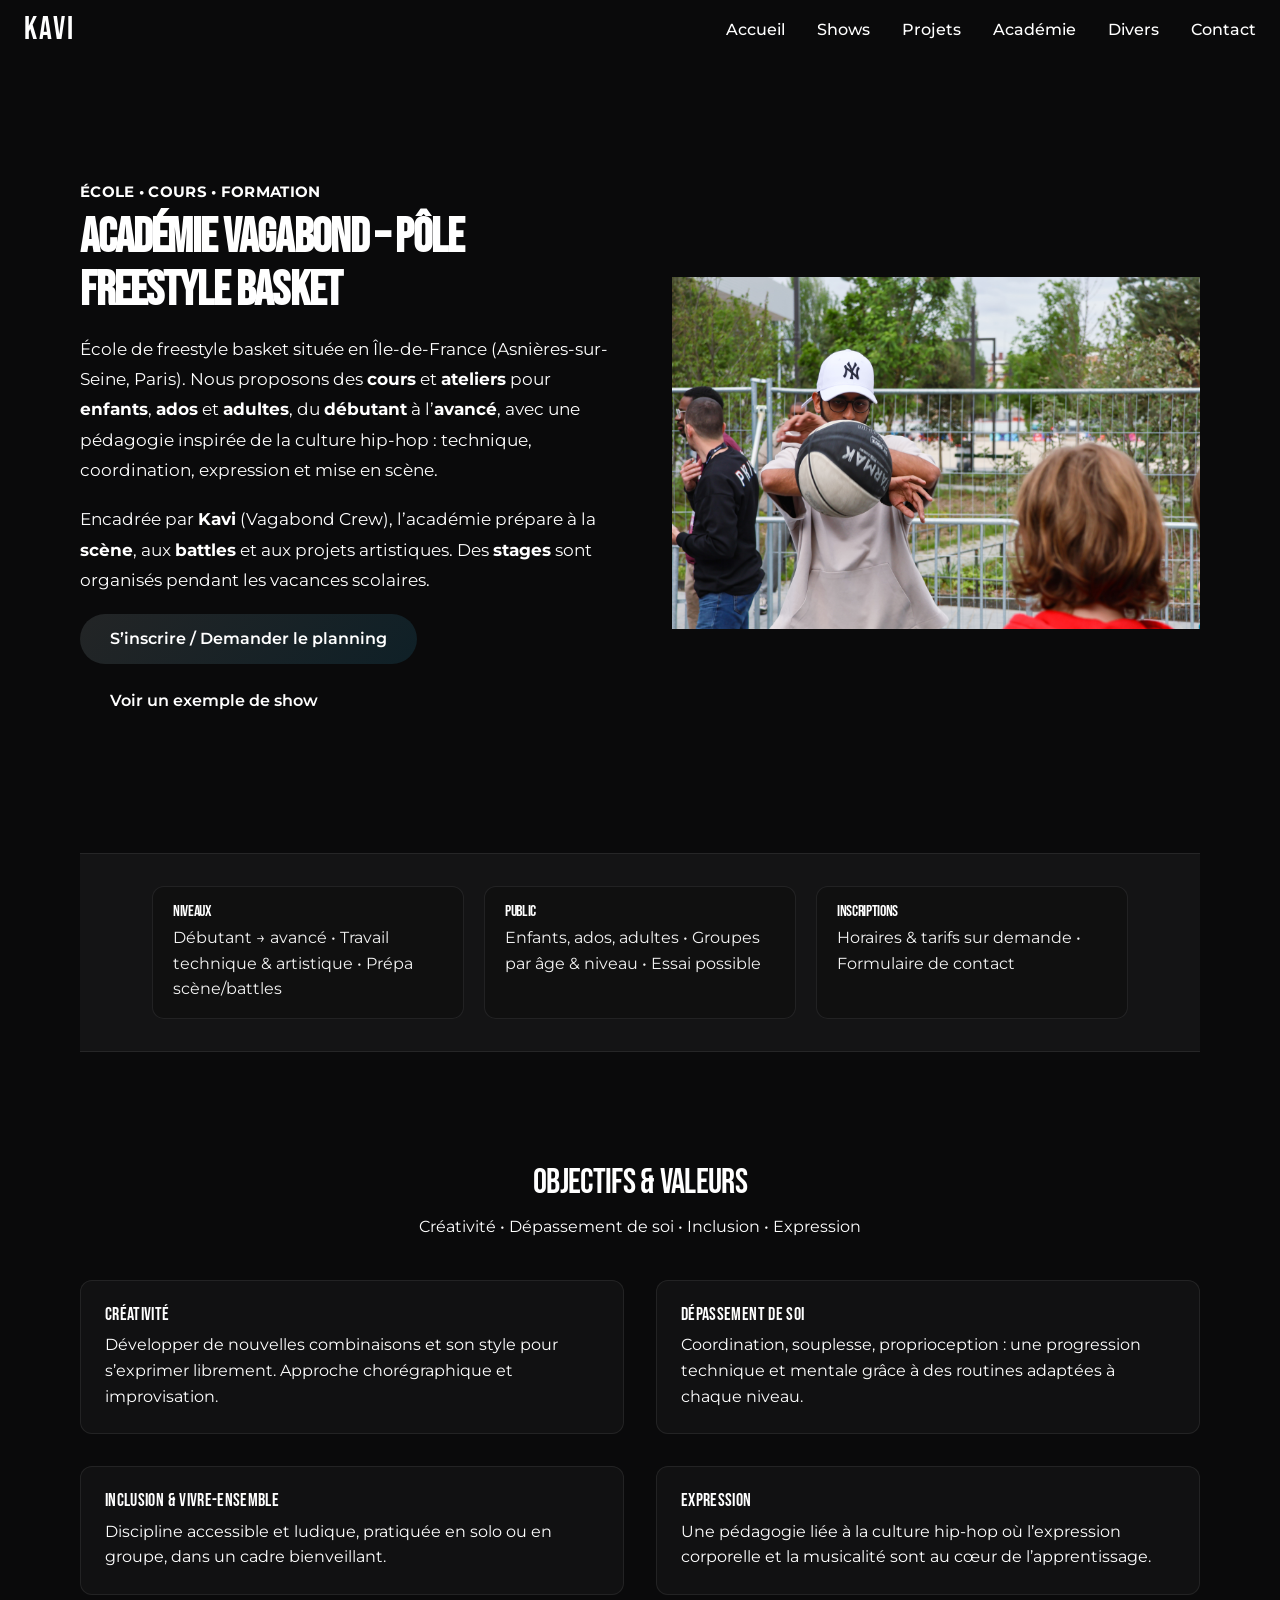
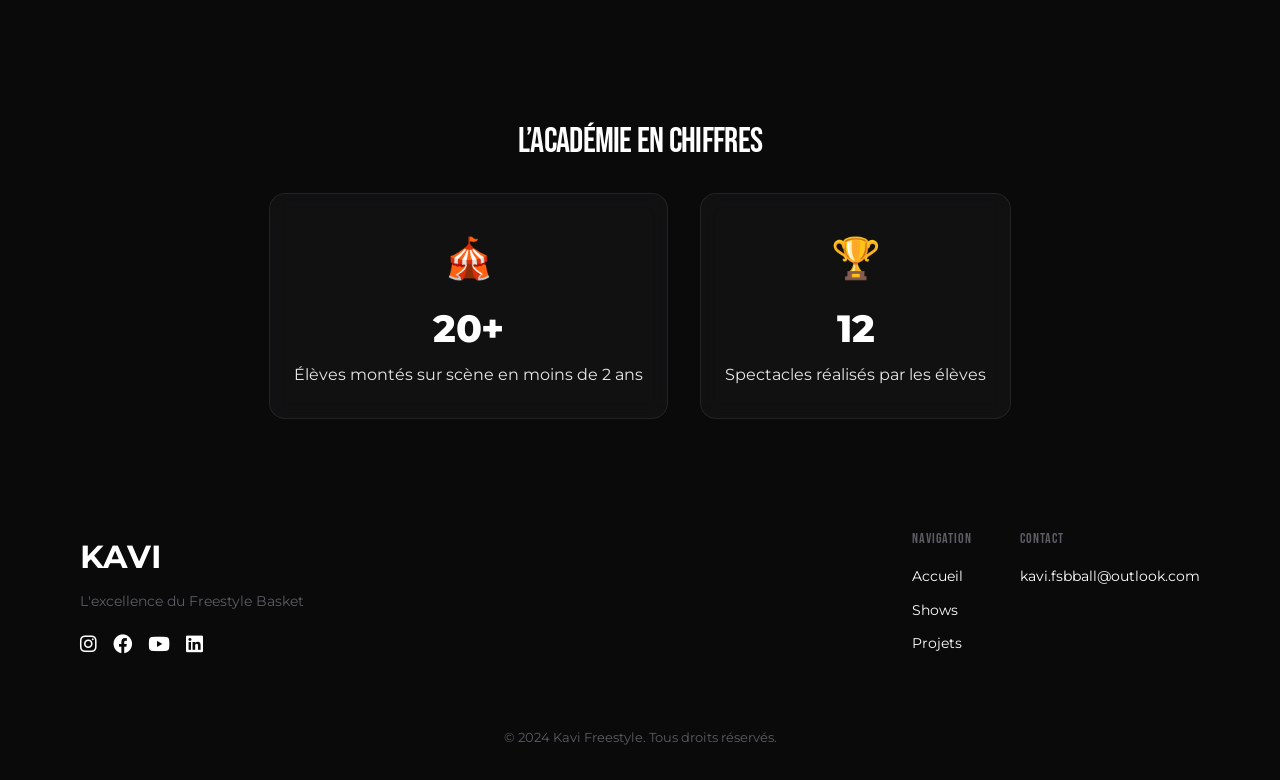
==== academie.html @ 22401b6b "Referencement amelioré" ====
<!DOCTYPE html>
<html lang="fr">

<head>
    <meta charset="UTF-8" />
    <meta name="viewport" content="width=device-width, initial-scale=1.0" />

    <!-- SEO principal -->
    <title>Académie Vagabond – École de Freestyle Basket à Paris (Asnières) | Cours & Formation | Kavi Freestyle Basket
    </title>
    <meta name="description"
        content="Académie Vagabond : école de freestyle basket à Paris (Asnières-sur-Seine). Cours, ateliers et formation pour enfants, ados et adultes. Inscriptions, horaires et stages en Île-de-France." />
    <meta name="robots" content="index,follow" />
    <link rel="canonical" href="https://kavifreestylebasket.fr/academie.html" />

    <!-- (Optionnel) on garde keywords si tu y tiens -->
    <meta name="keywords"
        content="école freestyle basket, cours freestyle basket Paris, formation freestyle basket, académie freestyle Île-de-France, stage freestyle enfants ados adultes, Asnières-sur-Seine" />

    <!-- Open Graph / Facebook -->
    <meta property="og:type" content="website" />
    <meta property="og:url" content="https://kavifreestylebasket.fr/academie.html" />
    <meta property="og:title" content="Académie Vagabond – École de Freestyle Basket à Paris (Asnières)" />
    <meta property="og:description"
        content="Cours et formation freestyle basket pour enfants, ados et adultes. Stages, inscriptions et planning à Paris / Île-de-France." />
    <meta property="og:image" content="https://kavifreestylebasket.fr/assets/images/opengraph/kavi.png" />
    <meta property="og:image:width" content="1200" />
    <meta property="og:image:height" content="630" />
    <meta property="og:site_name" content="Kavi Freestyle Basket" />
    <meta property="og:locale" content="fr_FR" />

    <!-- Twitter Card -->
    <meta name="twitter:card" content="summary_large_image" />
    <meta name="twitter:url" content="https://kavifreestylebasket.fr/academie.html" />
    <meta name="twitter:title" content="Académie Vagabond – École de Freestyle Basket à Paris (Asnières)" />
    <meta name="twitter:description"
        content="Cours, ateliers et formation freestyle basket pour tous niveaux en Île-de-France." />
    <meta name="twitter:image" content="https://kavifreestylebasket.fr/assets/images/opengraph/kavi.png" />

    <!-- Hreflang -->
    <link rel="alternate" hreflang="fr-FR" href="https://kavifreestylebasket.fr/academie.html" />

    <!-- Styles & libs -->
    <link rel="stylesheet" href="css/global.css" />
    <link rel="preconnect" href="https://fonts.googleapis.com" />
    <link rel="preconnect" href="https://fonts.gstatic.com" crossorigin />
    <link
        href="https://fonts.googleapis.com/css2?family=Bebas+Neue&family=Montserrat:wght@300;400;600;700&family=Space+Mono&display=swap"
        rel="stylesheet" />
    <link rel="stylesheet" href="https://cdnjs.cloudflare.com/ajax/libs/font-awesome/6.0.0/css/all.min.css" />
    <link rel="stylesheet" href="https://unpkg.com/aos@next/dist/aos.css" />
    <link rel="manifest" href="/manifest.json" />

    <style>
        .academie-section {
            padding-top: 120px;
            min-height: 100vh;
            background: var(--background-color);
        }

        .academie-intro {
            display: grid;
            grid-template-columns: 1fr 1fr;
            gap: 4rem;
            align-items: center;
            margin-bottom: 8rem;
        }

        .intro-content {
            max-width: 560px;
        }

        .intro-content h1 {
            font-size: 3rem;
            line-height: 1.1;
            margin-bottom: 1rem;
            font-weight: 800;
        }

        .intro-content .kicker {
            color: var(--primary);
            font-weight: 700;
            letter-spacing: .02em;
            margin-bottom: .5rem;
            text-transform: uppercase;
            font-size: .95rem;
        }

        .intro-content p {
            font-size: 1.05rem;
            line-height: 1.8;
            color: var(--white);
            margin-bottom: 1.2rem;
        }

        .intro-cta {
            display: flex;
            gap: .75rem;
            flex-wrap: wrap;
            margin-top: .5rem;
        }

        .section-content {
            padding: 4rem 0;
        }

        .section-title {
            font-size: 2.2rem;
            margin-bottom: .75rem;
            text-align: center;
        }

        .section-sub {
            text-align: center;
            opacity: .85;
        }

        .objectifs-grid {
            display: grid;
            grid-template-columns: repeat(2, 1fr);
            gap: 2rem;
            margin-top: 2.5rem;
        }

        .objectif-item {
            background: rgba(255, 255, 255, .03);
            padding: 1.5rem;
            border-radius: 12px;
            border: 1px solid rgba(255, 255, 255, .08);
        }

        .objectif-item h3 {
            font-size: 1.1rem;
            margin-bottom: .5rem;
            color: var(--primary);
            letter-spacing: .02em;
        }

        .academie-stats-grid {
            display: flex;
            justify-content: center;
            gap: 2rem;
            margin-top: 2rem;
            flex-wrap: wrap;
        }

        .academie-stat-item {
            background: rgba(255, 255, 255, 0.03);
            border: 1px solid rgba(255, 255, 255, 0.08);
            border-radius: 16px;
            padding: 2rem 1.5rem;
            text-align: center;
            min-width: 260px;
            position: relative;
            overflow: hidden;
            transition: all .3s ease;
            backdrop-filter: blur(10px);
        }

        .academie-stat-item:hover {
            transform: translateY(-4px);
            border-color: rgba(255, 255, 255, .14);
        }

        .academie-stat-icon {
            font-size: 2.5rem;
            margin-bottom: .5rem;
            display: block;
        }

        .academie-stat-number {
            font-size: 2.4rem;
            font-weight: 800;
            color: var(--white);
            margin-bottom: .25rem;
            letter-spacing: -0.5px;
        }

        .academie-stat-label {
            font-size: 1rem;
            color: rgba(255, 255, 255, .9);
            line-height: 1.4;
        }

        /* Bandeau infos pratiques */
        .infos-pratiques {
            background: rgba(255, 255, 255, .04);
            border-top: 1px solid rgba(255, 255, 255, .08);
            border-bottom: 1px solid rgba(255, 255, 255, .08);
            padding: 2rem 0;
            margin: 1rem 0 3rem;
        }

        .infos-grid {
            display: grid;
            grid-template-columns: repeat(3, 1fr);
            gap: 1.25rem;
        }

        .info-card {
            padding: 1rem 1.25rem;
            border: 1px solid rgba(255, 255, 255, .08);
            border-radius: 12px;
            background: rgba(0, 0, 0, .2);
        }

        .info-card h4 {
            margin: 0 0 .25rem;
            font-size: 1rem;
            color: var(--primary);
        }

        .info-card p {
            margin: 0;
            opacity: .95;
        }

        @media (max-width: 900px) {
            .academie-intro {
                grid-template-columns: 1fr;
                gap: 2rem;
            }

            .objectifs-grid {
                grid-template-columns: 1fr;
            }

            .infos-grid {
                grid-template-columns: 1fr;
            }
        }
    </style>

    <!-- JSON-LD: WebPage -->
    <script type="application/ld+json">
  {
    "@context":"https://schema.org",
    "@type":"WebPage",
    "name":"Académie Vagabond – École de Freestyle Basket",
    "url":"https://kavifreestylebasket.fr/academie.html",
    "inLanguage":"fr-FR",
    "description":"Cours, ateliers et formation freestyle basket à Paris (Asnières) pour enfants, ados et adultes. Inscriptions, horaires, stages en Île-de-France.",
    "isPartOf":{"@type":"WebSite","name":"Kavi Freestyle Basket","url":"https://kavifreestylebasket.fr/"}
  }
  </script>

    <!-- JSON-LD: EducationalOrganization (académie) -->
    <script type="application/ld+json">
  {
    "@context":"https://schema.org",
    "@type":"EducationalOrganization",
    "name":"Académie Vagabond - Pôle Freestyle Basket",
    "url":"https://kavifreestylebasket.fr/academie.html",
    "areaServed":"Île-de-France",
    "address":{"@type":"PostalAddress","addressLocality":"Asnières-sur-Seine","addressRegion":"Île-de-France","addressCountry":"FR"},
    "founder":{"@type":"Person","name":"Kavi Thiagarajah","sameAs":["https://instagram.com/kavi_fsbb","https://linkedin.com/in/kavi-thiagarajah"]},
    "description":"École de freestyle basket : cours hebdomadaires, ateliers, préparation scène et battles. Pédagogie hip-hop, niveaux débutant à avancé.",
    "sameAs":["https://instagram.com/kavi_fsbb","https://youtube.com/@kavi_fsbb","https://linkedin.com/in/kavi-thiagarajah"]
  }
  </script>

    <!-- JSON-LD: FAQ pour rich results -->
    <script type="application/ld+json">
  {
    "@context":"https://schema.org",
    "@type":"FAQPage",
    "mainEntity":[
      {"@type":"Question","name":"Quels niveaux sont acceptés ?","acceptedAnswer":{"@type":"Answer","text":"Tous niveaux : débutant, intermédiaire et avancé. Les cours s’adaptent à l’expérience en basket ou en danse."}},
      {"@type":"Question","name":"Quels âges peuvent s’inscrire ?","acceptedAnswer":{"@type":"Answer","text":"Enfants, ados et adultes. Les groupes sont organisés selon l’âge et le niveau pour progresser dans de bonnes conditions."}},
      {"@type":"Question","name":"Où se déroulent les cours ?","acceptedAnswer":{"@type":"Answer","text":"En Île-de-France, principalement à Asnières-sur-Seine (Paris nord-ouest). Les informations pratiques sont communiquées à l’inscription."}},
      {"@type":"Question","name":"Proposez-vous des stages pendant les vacances ?","acceptedAnswer":{"@type":"Answer","text":"Oui, des stages freestyle basket (initiation et perfectionnement) sont proposés lors des vacances scolaires."}},
      {"@type":"Question","name":"Comment s’inscrire ?","acceptedAnswer":{"@type":"Answer","text":"Contactez-nous via le formulaire sur la page Contact pour recevoir le planning, les tarifs et les créneaux disponibles."}}
    ]
  }
  </script>
</head>

<body>
    <!-- Navigation -->
    <nav class="navbar">
        <a href="index.html" class="logo">KAVI</a>
        <button class="hamburger" aria-label="Ouvrir le menu"><span></span><span></span><span></span></button>
        <ul class="nav-links">
            <li><a href="index.html">Accueil</a></li>
            <li><a href="shows.html">Shows</a></li>
            <li><a href="projets.html">Projets</a></li>
            <li><a href="academie.html" aria-current="page">Académie</a></li>
            <li><a href="divers.html">Divers</a></li>
            <li><a href="contact.html">Contact</a></li>
        </ul>
    </nav>
    <script>
        // Hamburger menu toggle
        const hamburger = document.querySelector('.hamburger');
        const navLinks = document.querySelector('.nav-links');
        if (hamburger && navLinks) {
            hamburger.addEventListener('click', () => navLinks.classList.toggle('open'));
            document.querySelectorAll('.nav-links a').forEach(a => a.addEventListener('click', () => navLinks.classList.remove('open')));
        }
    </script>

    <main class="academie-page">
        <section class="academie-section">
            <div class="container">

                <!-- Présentation globale -->
                <div class="academie-intro">
                    <div class="intro-content" data-aos="fade-right">
                        <div class="kicker">École • Cours • Formation</div>
                        <h1>Académie Vagabond – Pôle Freestyle Basket</h1>
                        <p>
                            École de freestyle basket située en Île-de-France (Asnières-sur-Seine, Paris). Nous
                            proposons
                            des <strong>cours</strong> et <strong>ateliers</strong> pour <strong>enfants</strong>,
                            <strong>ados</strong> et <strong>adultes</strong>, du <strong>débutant</strong> à
                            l’<strong>avancé</strong>, avec une pédagogie
                            inspirée de la culture hip-hop : technique, coordination, expression et mise en scène.
                        </p>
                        <p>
                            Encadrée par <strong>Kavi</strong> (Vagabond Crew), l’académie prépare à la
                            <strong>scène</strong>, aux <strong>battles</strong> et
                            aux projets artistiques. Des <strong>stages</strong> sont organisés pendant les vacances
                            scolaires.
                        </p>
                        <div class="intro-cta">
                            <a href="contact.html" class="btn btn-primary">S’inscrire / Demander le planning</a>
                            <a href="shows.html" class="btn btn-secondary">Voir un exemple de show</a>
                        </div>
                    </div>
                    <div class="intro-image" data-aos="fade-left">
                        <img src="assets/images/presentation/IMG_0631.jpg"
                            alt="Académie Vagabond – cours de freestyle basket à Asnières / Paris"
                            style="max-width:600px;width:100%;height:auto;display:block;margin:0 auto;">
                    </div>
                </div>

                <!-- Infos pratiques (mots-clés utiles : horaires, tarifs, niveaux) -->
                <section class="infos-pratiques">
                    <div class="container">
                        <div class="infos-grid">
                            <div class="info-card">
                                <h4>Niveaux</h4>
                                <p>Débutant → avancé • Travail technique & artistique • Prépa scène/battles</p>
                            </div>
                            <div class="info-card">
                                <h4>Public</h4>
                                <p>Enfants, ados, adultes • Groupes par âge & niveau • Essai possible</p>
                            </div>
                            <div class="info-card">
                                <h4>Inscriptions</h4>
                                <p>Horaires & tarifs sur demande • <a href="contact.html">Formulaire de contact</a></p>
                            </div>
                        </div>
                    </div>
                </section>

                <!-- Objectifs & valeurs -->
                <div class="section-content">
                    <h2 class="section-title" data-aos="fade-up">Objectifs & Valeurs</h2>
                    <p class="section-sub" data-aos="fade-up" data-aos-delay="50">Créativité • Dépassement de soi •
                        Inclusion • Expression</p>
                    <div class="objectifs-grid">
                        <div class="objectif-item" data-aos="fade-up" data-aos-delay="100">
                            <h3>CRÉATIVITÉ</h3>
                            <p>Développer de nouvelles combinaisons et son style pour s’exprimer librement. Approche
                                chorégraphique et improvisation.</p>
                        </div>
                        <div class="objectif-item" data-aos="fade-up" data-aos-delay="150">
                            <h3>DÉPASSEMENT DE SOI</h3>
                            <p>Coordination, souplesse, proprioception : une progression technique et mentale grâce à
                                des routines adaptées à chaque niveau.</p>
                        </div>
                        <div class="objectif-item" data-aos="fade-up" data-aos-delay="200">
                            <h3>INCLUSION & VIVRE-ENSEMBLE</h3>
                            <p>Discipline accessible et ludique, pratiquée en solo ou en groupe, dans un cadre
                                bienveillant.</p>
                        </div>
                        <div class="objectif-item" data-aos="fade-up" data-aos-delay="250">
                            <h3>EXPRESSION</h3>
                            <p>Une pédagogie liée à la culture hip-hop où l’expression corporelle et la musicalité sont
                                au cœur de l’apprentissage.</p>
                        </div>
                    </div>
                </div>

                <!-- Statistiques -->
                <div class="section-content">
                    <h2 class="section-title" data-aos="fade-up">L’Académie en chiffres</h2>
                    <div class="academie-stats-grid">
                        <div class="academie-stat-item" data-aos="fade-up" data-aos-delay="100">
                            <div class="academie-stat-icon">🎪</div>
                            <div class="academie-stat-number">20+</div>
                            <div class="academie-stat-label">Élèves montés sur scène en moins de 2 ans</div>
                        </div>
                        <div class="academie-stat-item" data-aos="fade-up" data-aos-delay="150">
                            <div class="academie-stat-icon">🏆</div>
                            <div class="academie-stat-number">12</div>
                            <div class="academie-stat-label">Spectacles réalisés par les élèves</div>
                        </div>
                    </div>
                </div>

            </div>
        </section>

        <!-- Footer -->
        <footer class="footer">
            <div class="container">
                <div class="footer-content">
                    <div class="footer-brand">
                        <a href="index.html" class="logo">KAVI</a>
                        <p>L'excellence du Freestyle Basket</p>
                        <div class="footer-social">
                            <a href="https://instagram.com/kavi_fsbb" aria-label="Instagram"><i
                                    class="fab fa-instagram"></i></a>
                            <a href="https://facebook.com/kavi_fsbb" aria-label="Facebook"><i
                                    class="fab fa-facebook"></i></a>
                            <a href="https://youtube.com/@kavi_fsbb" aria-label="YouTube"><i
                                    class="fab fa-youtube"></i></a>
                            <a href="https://linkedin.com/in/kavi-thiagarajah" aria-label="LinkedIn"><i
                                    class="fab fa-linkedin"></i></a>
                        </div>
                    </div>
                    <div class="footer-links">
                        <div>
                            <h4>Navigation</h4>
                            <ul>
                                <li><a href="index.html">Accueil</a></li>
                                <li><a href="shows.html">Shows</a></li>
                                <li><a href="projets.html">Projets</a></li>
                            </ul>
                        </div>
                        <div>
                            <h4>Contact</h4>
                            <ul>
                                <li><a href="mailto:kavi.fsbball@outlook.com">kavi.fsbball@outlook.com</a></li>
                            </ul>
                        </div>
                    </div>
                </div>
                <div class="footer-bottom">
                    <p>&copy; 2024 Kavi Freestyle. Tous droits réservés.</p>
                </div>
            </div>
        </footer>

        <script src="https://unpkg.com/aos@next/dist/aos.js"></script>
        <script>
            AOS.init({ duration: 1000, once: true });
        </script>
        <script src="js/main.js"></script>
    </main>

    <!-- JSON-LD Person (tu peux le garder si tu veux le signaler sur chaque page) -->
    <script type="application/ld+json">
  {
    "@context":"https://schema.org",
    "@type":"Person",
    "name":"Kavi Thiagarajah",
    "alternateName":"Kavi Freestyle Basket",
    "jobTitle":"Freestyler professionnel",
    "description":"Freestyler professionnel à Paris. Académie Vagabond – cours et formation freestyle basket en Île-de-France.",
    "url":"https://kavifreestylebasket.fr",
    "sameAs":["https://instagram.com/kavi_fsbb","https://linkedin.com/in/kavi-thiagarajah"],
    "worksFor":{"@type":"Organization","name":"Vagabond Crew International"},
    "address":{"@type":"PostalAddress","addressRegion":"Île-de-France","addressCountry":"FR"}
  }
  </script>
</body>

</html>
---- css/global.css ----
/* global.css */

/* ---------- VARIABLES ---------- */
:root {
    --primary-color: #2979ff;
    --secondary-color: #2B2D42;
    --accent-color: #4A90E2;
    --background-color: #0A0A0B; /* noir profond */
    --text-color: #FFFFFF; /* texte blanc */
    --text-light: #CCCCCC; /* texte gris clair */
    --white: #FFFFFF;
    --black: #000000;
    --gradient: linear-gradient(135deg, #232526 0%, #0f2027 100%);
    --shadow: 0 4px 6px rgba(0, 0, 0, 0.5);
    --transition: all 0.3s ease;
    --light-bg: #18181b; /* gris très foncé */

    /* 2025 Modern Design System */
    --font-primary: 'Montserrat', sans-serif;
    --font-display: 'Bebas Neue', sans-serif;
    --font-mono: 'Space Mono', monospace;
    
    --black: #0A0A0B;
    --white: #FFFFFF;
    --off-white: #F4F4F5;
    --gray-100: #E4E4E7;
    --gray-200: #A1A1AA;
    --gray-300: #71717A;
    --gray-400: #5C5C64;
    --gray-900: #1A1A1D;
    
    --gradient-modern: linear-gradient(135deg, var(--black) 0%, #1A1A1D 100%);
    --shadow-subtle: 0 2px 40px rgba(0, 0, 0, 0.1);
    --shadow-strong: 0 25px 50px -12px rgba(0, 0, 0, 0.25);
    
    --spacing-xs: 0.5rem;
    --spacing-sm: 1rem;
    --spacing-md: 2rem;
    --spacing-lg: 4rem;
    --spacing-xl: 8rem;
    
    --border-radius: 2px;
    --transition-smooth: all 0.6s cubic-bezier(0.16, 1, 0.3, 1);
}

a {
    color: inherit;
    text-decoration: none;
}

* {
    margin: 0;
    padding: 0;
    box-sizing: border-box;
}

html, body {
    overflow-x: hidden !important;
}

body {
    font-family: 'Montserrat', sans-serif;
    line-height: 1.6;
    color: var(--text-color);
    background-color: var(--background-color);
    padding-top: 60px; /* prevent content hidden under navbar */
}

.container {
    width: 90%;
    max-width: 1200px;
    margin: 0 auto;
    padding: 0 20px;
}

/* Typography */
h1, h2, h3, h4, h5, h6 {
    font-family: var(--font-display);
    font-weight: 400;
    letter-spacing: -0.02em;
    line-height: 1.1;
}

.heading-xl {
    font-size: clamp(3rem, 8vw, 6rem);
    margin-bottom: var(--spacing-lg);
}

.heading-lg {
    font-size: clamp(2rem, 6vw, 4rem);
    margin-bottom: var(--spacing-md);
}

.heading-md {
    font-size: clamp(1.5rem, 4vw, 2.5rem);
    margin-bottom: var(--spacing-sm);
}

.text-body {
    font-family: var(--font-primary);
    font-size: 1.125rem;
    line-height: 1.7;
    color: var(--gray-300);
}

.text-mono {
    font-family: var(--font-mono);
    font-size: 0.875rem;
    letter-spacing: -0.02em;
}

/* Layout Components */
.container-fluid {
    width: 100%;
    padding: 0 var(--spacing-md);
}

.container-narrow {
    max-width: 1200px;
    margin: 0 auto;
    padding: 0 var(--spacing-md);
}

.grid-modern {
    display: grid;
    gap: var(--spacing-lg);
}

.flex-modern {
    display: flex;
    gap: var(--spacing-md);
}

/* Buttons */
.btn {
    display: inline-block;
    padding: 12px 30px;
    border-radius: 30px;
    text-decoration: none;
    font-weight: 600;
    transition: var(--transition);
    text-align: center;
}

.btn-primary {
    background: var(--gradient);
    color: var(--white);
    border: none;
}

.btn-outline {
    border: 2px solid var(--primary-color);
    color: var(--primary-color);
    background: transparent;
}

.btn:hover {
    transform: translateY(-2px);
    box-shadow: var(--shadow);
}

/* Modern Interactive Elements */
.btn-modern {
    font-family: var(--font-mono);
    font-size: 0.875rem;
    letter-spacing: 0.05em;
    text-transform: uppercase;
    padding: 1rem 2rem;
    background: var(--black);
    color: var(--white);
    border: none;
    border-radius: var(--border-radius);
    transition: var(--transition-smooth);
    cursor: pointer;
}

.btn-modern:hover {
    transform: translateY(-2px);
    box-shadow: var(--shadow-strong);
}

.input-modern {
    font-family: var(--font-mono);
    font-size: 1rem;
    padding: 1rem;
    background: var(--gray-900);
    border: none;
    border-radius: var(--border-radius);
    transition: var(--transition-smooth);
    color: var(--text-color);
}

.input-modern:focus {
    outline: none;
    background: var(--background-color);
    color: var(--text-color);
    box-shadow: var(--shadow-subtle);
}

/* Hero Section - Homepage */
.hero {
    height: 100vh;
    position: relative;
    overflow: hidden;
    display: flex;
    align-items: center;
    justify-content: center;
    text-align: center;
    color: var(--white);
    overflow-x: hidden;
}

.hero-video {
    position: absolute;
    top: 0;
    left: 0;
    width: 100%;
    height: 100%;
    object-fit: cover;
    z-index: -2;
}

.hero-overlay {
    position: absolute;
    top: 0;
    left: 0;
    width: 100%;
    height: 100%;
    background: rgba(0, 0, 0, 0.5);
    z-index: -1;
}

.hero-content {
    max-width: 800px;
    padding: 2rem;
}

.hero-title {
    font-size: 4rem;
    margin-bottom: 1rem;
    text-transform: uppercase;
}

.hero-subtitle {
    font-size: 1.5rem;
    margin-bottom: 2rem;
    font-style: italic;
}

.hero-cta {
    display: flex;
    gap: 1rem;
    justify-content: center;
}

/* Page Hero Sections */
.page-hero {
    min-height: 60vh;
    position: relative;
    display: flex;
    align-items: center;
    justify-content: center;
    text-align: center;
    color: var(--white);
    background: linear-gradient(135deg, #1a1a1a 0%, #363636 100%);
    overflow: hidden;
}

.page-hero::before {
    content: '';
    position: absolute;
    top: 0;
    left: 0;
    right: 0;
    bottom: 0;
    background: 
        radial-gradient(circle at 20% 50%, rgba(41, 41, 41, 0.8) 0%, transparent 50%),
        radial-gradient(circle at 80% 50%, rgba(66, 66, 66, 0.8) 0%, transparent 50%);
    z-index: 1;
}

.page-hero .container {
    position: relative;
    z-index: 2;
}

.page-hero .hero-content {
    max-width: 800px;
    margin: 0 auto;
    padding: 2rem;
}

.page-hero h1 {
    font-size: 4rem;
    margin-bottom: 1rem;
    text-transform: uppercase;
    letter-spacing: 2px;
    font-weight: 700;
    background: linear-gradient(135deg, #ffffff 0%, #e0e0e0 100%);
    -webkit-background-clip: text;
    -webkit-text-fill-color: transparent;
    animation: titleFloat 3s ease-in-out infinite;
}

.page-hero p {
    font-size: 1.2rem;
    opacity: 0.9;
    max-width: 600px;
    margin: 0 auto;
    line-height: 1.6;
}

/* Specific Hero Backgrounds */
.shows-hero {
    background: linear-gradient(135deg, #1e3c72 0%, #2a5298 100%);
}

.projets-hero {
    background: linear-gradient(135deg, #243949 0%, #517fa4 100%);
}

.academie-hero {
    background: linear-gradient(135deg, #0f2027 0%, #203a43 50%, #2c5364 100%);
}

.divers-hero {
    background: linear-gradient(135deg, #2C3E50 0%, #3498DB 100%);
}

@keyframes titleFloat {
    0%, 100% {
        transform: translateY(0);
    }
    50% {
        transform: translateY(-10px);
    }
}

/* Hero Decorative Elements */
.hero-shapes {
    position: absolute;
    top: 0;
    left: 0;
    right: 0;
    bottom: 0;
    overflow: hidden;
    z-index: 1;
    opacity: 0.1;
}

.hero-shapes span {
    position: absolute;
    border: 2px solid rgba(255, 255, 255, 0.1);
    border-radius: 50%;
}

.hero-shapes span:nth-child(1) {
    width: 100px;
    height: 100px;
    top: 20%;
    left: 10%;
    animation: floatShape 8s infinite;
}

.hero-shapes span:nth-child(2) {
    width: 150px;
    height: 150px;
    top: 60%;
    right: 15%;
    animation: floatShape 12s infinite;
}

.hero-shapes span:nth-child(3) {
    width: 70px;
    height: 70px;
    bottom: 20%;
    left: 20%;
    animation: floatShape 10s infinite;
}

@keyframes floatShape {
    0%, 100% {
        transform: translate(0, 0);
    }
    25% {
        transform: translate(10px, -10px);
    }
    50% {
        transform: translate(0, -20px);
    }
    75% {
        transform: translate(-10px, -10px);
    }
}

/* About Section */
.about {
    padding: 6rem 0;
    background: var(--background-color);
}

.about-grid {
    display: grid;
    grid-template-columns: 1fr 1fr;
    gap: 4rem;
    align-items: center;
}

.about-content {
    padding-right: 2rem;
    color: var(--text-color);
}

.about-text {
    margin-bottom: 2rem;
    font-size: 1.1rem;
    color: var(--white);
}

.about-features {
    display: grid;
    grid-template-columns: 1fr 1fr;
    gap: 2rem;
}

.feature {
    text-align: center;
    padding: 1.5rem;
    border-radius: 10px;
    background: var(--gray-900);
    color: var(--text-color);
    box-shadow: var(--shadow);
    transition: var(--transition);
}

.feature:hover {
    transform: translateY(-5px);
}

.feature i {
    font-size: 2rem;
    color: var(--primary-color);
    margin-bottom: 1rem;
}

.about-image img {
    width: 100%;
    border-radius: 20px;
    box-shadow: var(--shadow);
}

/* Stats Section */
.stats {
    padding: 6rem 0;
    background: var(--gray-900);
}

.stats-grid {
    display: grid;
    grid-template-columns: repeat(auto-fit, minmax(200px, 1fr));
    gap: 2rem;
}

.stat-item {
    text-align: center;
    padding: 2rem;
    background: transparent;
    color: var(--text-color);
    position: relative;
    width: 220px;
    height: 220px;
    display: flex;
    flex-direction: column;
    align-items: center;
    justify-content: center;
    margin: 0 auto;
    transition: var(--transition);
}

.stat-item::before {
    content: none !important;
}

.stat-item::after {
    content: none !important;
}

.stat-item:hover {
    transform: translateY(-5px) scale(1.05);
}

.stat-item:hover::before,
.stat-item:hover::after {
    opacity: 1;
}

.stat-number {
    display: block;
    font-size: 3rem;
    font-weight: 700;
    margin-bottom: 0.5rem;
    color: var(--text-color);
    z-index: 1;
}

.stat-text {
    color: var(--text-color);
    font-size: 1.1rem;
    z-index: 1;
}

/* Services Section */
.services {
    padding: 6rem 0;
    background: var(--background-color);
}

.services-grid {
    display: grid;
    grid-template-columns: repeat(auto-fit, minmax(250px, 1fr));
    gap: 2rem;
}

.service-card {
    background: var(--gray-900);
    color: var(--text-color);
    border-radius: 20px;
    overflow: hidden;
    box-shadow: var(--shadow);
    transition: var(--transition);
}

.service-card:hover {
    transform: translateY(-5px);
}

.service-card img {
    width: 100%;
    height: 200px;
    object-fit: cover;
}

.service-card h3 {
    margin: 1.5rem;
    font-size: 1.5rem;
}

.service-card p {
    margin: 0 1.5rem 1.5rem;
    color: var(--white);
}

.service-icon {
    width: 100%;
    height: 200px;
    display: flex;
    align-items: center;
    justify-content: center;
    background: var(--gradient);
    color: var(--white);
    font-size: 4rem;
}

/* Project Cards */
.project-card {
    background: var(--gray-900);
    color: var(--text-color);
    border-radius: 20px;
    overflow: hidden;
    margin-bottom: 4rem;
    box-shadow: var(--shadow);
    transition: var(--transition);
}

.project-card:hover {
    transform: translateY(-10px);
}

.project-image {
    width: 100%;
    height: 300px;
    overflow: hidden;
}

.project-image img {
    width: 100%;
    height: 100%;
    object-fit: cover;
    transition: transform 0.5s ease;
}

.project-card:hover .project-image img {
    transform: scale(1.1);
}

.project-content {
    padding: 2rem;
    display: flex;
    flex-direction: column;
    height: 100%;
}

.project-content h3 {
    margin-bottom: 1rem;
    font-size: 1.8rem;
}

.project-content p {
    margin-bottom: 1.5rem;
    color: var(--text-color);
    flex-grow: 1;
}

.project-content .btn {
    align-self: flex-start;
}

/* Team & Partners Section */
.team-partners {
    padding: 6rem 0;
    background: var(--background-color);
}

.partners-slider {
    display: grid;
    grid-template-columns: repeat(auto-fit, minmax(150px, 1fr));
    gap: 2rem;
    align-items: center;
}

.partner img {
    width: 100%;
    max-width: 150px;
    height: auto;
    filter: grayscale(100%);
    transition: var(--transition);
}

.partner:hover img {
    filter: grayscale(0%);
}

/* Partners Grid */
.partners-grid {
    display: grid;
    grid-template-columns: repeat(auto-fill, minmax(100px, 1fr));
    gap: var(--spacing-xs);
    margin: var(--spacing-md) auto;
    max-width: 1400px;
}

.partner-card {
    background: none;
    padding: 0.75rem;
    transition: var(--transition-smooth);
    display: flex;
    align-items: center;
    justify-content: center;
    aspect-ratio: 1;
}

.partner-card img {
    max-width: 85%;
    height: auto;
    object-fit: contain;
    filter: none;
    opacity: 1;
    transition: var(--transition-smooth);
}
.logo-noir{
  filter: brightness(0) invert(1);
}

.partner-card:hover img {
    transform: scale(1.1);
}

@media (max-width: 1024px) {
    .partners-grid {
        grid-template-columns: repeat(6, 1fr);
    }
}

@media (max-width: 768px) {
    .partners-grid {
        grid-template-columns: repeat(4, 1fr);
    }
}

@media (max-width: 480px) {
    .section.team-partners .partners-grid {
        display: grid !important;
        grid-template-columns: repeat(4, 1fr) !important;
        gap: 0.1rem !important;
        justify-items: center !important;
        align-items: center !important;
        width: 100% !important;
        margin-left: 0 !important;
        margin-right: 0 !important;
        box-sizing: border-box !important;
    }
    .section.team-partners .partner-card {
        padding: 0 !important;
        aspect-ratio: 1/1 !important;
        display: flex !important;
        align-items: center !important;
        justify-content: center !important;
    }
    .section.team-partners .partner-card img {
        max-width: 32px !important;
        width: 100% !important;
        height: auto !important;
        object-fit: contain !important;
        margin: 0 auto !important;
        display: block !important;
    }
}

/* Footer Styles */
.footer {
    background-color: var(--background-color);
    color: var(--text-color);
    padding: 3rem 0 2rem;
}

.footer-content {
    display: flex;
    justify-content: space-between;
    align-items: flex-start;
    gap: 2rem;
    margin-bottom: 2rem;
}

.footer-brand {
    flex: 1;
}

.footer-brand .logo {
    font-size: 2rem;
    font-weight: 700;
    margin-bottom: 0.5rem;
    display: block;
    color: var(--text-color);
    text-decoration: none;
}

.footer-brand p {
    color: var(--gray-400);
    font-size: 0.9rem;
}

.footer-social {
    display: flex;
    gap: 1rem;
    margin-top: 1rem;
}

.footer-social a {
    color: var(--text-color);
    font-size: 1.2rem;
    transition: color 0.3s ease;
}

.footer-social a:hover {
    color: var(--primary-color);
    background: none;
}

.footer-links {
    display: flex;
    gap: 3rem;
}

.footer-links h4 {
    font-size: 0.9rem;
    text-transform: uppercase;
    letter-spacing: 1px;
    margin-bottom: 1rem;
    color: var(--gray-400);
}

.footer-links ul {
    list-style: none;
    padding: 0;
    margin: 0;
}

.footer-links li {
    margin-bottom: 0.5rem;
}

.footer-links a {
    color: var(--text-color);
    text-decoration: none;
    font-size: 0.9rem;
    transition: color 0.3s ease;
}

.footer-links a:hover {
    color: var(--primary-color);
    background: none;
}

.footer-bottom {
    text-align: center;
    padding-top: 2rem;
    border-top: 1px solid var(--gray-800);
}

.footer-bottom p {
    color: var(--gray-400);
    font-size: 0.8rem;
}

@media (max-width: 768px) {
    .footer-content {
        flex-direction: column;
        text-align: center;
    }

    .footer-social {
        justify-content: center;
    }

    .footer-links {
        flex-direction: column;
        gap: 2rem;
        align-items: center;
    }
}

/* Modern Cards */
.card-modern {
    background: var(--gray-900);
    color: var(--text-color);
    padding: var(--spacing-md);
    border-radius: var(--border-radius);
    box-shadow: var(--shadow-subtle);
    transition: var(--transition-smooth);
}

.card-modern:hover {
    transform: translateY(-4px);
    box-shadow: var(--shadow-strong);
}

/* Section Styles */
.section {
    padding: 6rem 0;
    background: var(--background-color);
}

.section:first-of-type {
    padding-top: 120px; /* Pour éviter le chevauchement avec la navbar */
}

.container {
    width: 90%;
    max-width: 1200px;
    margin: 0 auto;
    padding: 0 1rem;
}

/* Page Specific First Sections */
.projets-section,
.shows-section,
.academie-section,
.divers-section,
.contact-section,
.presentation {
    padding-top: 120px; /* Pour éviter le chevauchement avec la navbar */
}

/* Section Headers */
.projets-header,
.shows-header,
.academie-header,
.divers-header,
.contact-header {
    text-align: center;
    margin-bottom: 4rem;
}

.projets-header h1,
.shows-header h1,
.academie-header h1,
.divers-header h1,
.contact-header h1 {
    font-size: 3rem;
    margin-bottom: 1rem;
    color: var(--white);
}

.projets-header p,
.academie-header p,
.divers-header p,
.contact-header p {
    font-size: 1.2rem;
    color: var(--white);
    max-width: 600px;
    margin: 0 auto;
}

.gallery-title {
    font-size: clamp(2rem, 5vw, 3.5rem);
    line-height: 0.9;
    margin-top: 3rem;
}

/* Responsive Design */
@media (max-width: 900px) {
  .container {
    width: 98%;
    padding: 0 8px;
  }
  .about-grid {
    flex-direction: column;
    gap: 2rem;
  }
  .about-image img {
    max-width: 100%;
    height: auto;
  }
  .hero-content {
    padding: 2rem 0.5rem;
    text-align: center;
  }
  .hero-title {
    font-size: 2.2rem;
  }
  .hero-subtitle {
    font-size: 1.1rem;
  }
  .hero-video {
    height: 320px;
    object-fit: cover;
  }
  .stats-grid {
    grid-template-columns: 1fr 1fr;
    gap: 1.5rem;
  }
}

@media (max-width: 600px) {
  .container {
    width: 100%;
    padding: 0 4px;
  }
  .hero-content {
    position: absolute;
    top: 0;
    left: 0;
    width: 100vw;
    height: 80vh;
    display: flex;
    flex-direction: column;
    align-items: center;
    justify-content: center;
    z-index: 2;
    padding: 0 1rem;
    background: none;
    text-align: center;
  }
  .hero-title {
    font-size: 1.35rem !important;
  }
  .hero-subtitle {
    font-size: 0.95rem !important;
  }
  
  .about-grid {
    flex-direction: column;
    gap: 1.2rem;
    margin-left: 1rem;
    margin-right: 1rem;
  }
  .about-image img {
    width: 100%;
    height: auto;
    border-radius: 12px;
  }
  .about-content h2 {
    font-size: 1.5rem;
  }
  .about-content p {
    font-size: 1rem;
  }
  .btn {
    font-size: 1rem;
    padding: 0.7rem 1.2rem;
  }
  .stats-grid {
    grid-template-columns: 1fr;
    gap: 1rem;
  }
  .stat-number {
    font-size: 2rem;
  }
  .footer-content {
    flex-direction: column;
    gap: 1.5rem;
    align-items: flex-start;
  }
  .footer-brand {
    align-items: flex-start;
    text-align: left;
  }
  .footer-social {
    margin-top: 0.5rem;
  }
}

@media (max-width: 480px) {
  .hero-content {
    padding: 1rem 0;
  }
  .about-content h2 {
    font-size: 1.2rem;
  }
  .about-content p {
    font-size: 0.95rem;
  }
  .btn {
    font-size: 0.95rem;
    padding: 0.6rem 1rem;
  }
}

@media (max-width: 768px) {

    .hero-title {
        font-size: 3rem;
    }

    .about-grid {
        grid-template-columns: 1fr;
    }

    .about-content {
        padding-right: 0;
    }

    .services-grid {
        grid-template-columns: 1fr;
    }

    .footer-content {
        grid-template-columns: 1fr;
        text-align: center;
    }

    .social-links {
        justify-content: center;
    }

    .service-card img {
        height: 200px;
    }

    .project-image {
        height: 250px;
    }
}

/* Animations */
@keyframes fadeUp {
    from {
        opacity: 0;
        transform: translateY(20px);
    }
    to {
        opacity: 1;
        transform: translateY(0);
    }
}

.fade-up {
    animation: fadeUp 0.6s ease forwards;
}

/* Responsive Design */
@media (max-width: 700px) {
  .footer-content {
    flex-direction: column;
    gap: 1.5rem;
    align-items: flex-start;
    text-align: left;
  }
  .footer-brand {
    align-items: flex-start;
    text-align: left;
  }
  .footer-social {
    margin-top: 0.5rem;
  }
  .footer {
    padding: 2rem 0 1rem 0;
  }
  .stats-grid, .about-grid, .services-grid, .project-list, .project-item, .timeline, .gallery-grid {
    grid-template-columns: 1fr !important;
    flex-direction: column !important;
    gap: 1.2rem !important;
  }
  .partners-grid {
    grid-template-columns: unset !important;
    gap: unset !important;
    display: grid !important;
  }
}

/* GENERAL MOBILE TWEAKS */
@media (max-width: 700px) {
  .container, .container-fluid {
    padding: 0 4px;
  }
  .section-title, h2 {
    font-size: 1.3rem;
  }
  .btn, .btn-primary, .btn-outline {
    font-size: 1rem;
    padding: 0.6rem 1.2rem;
  }
  .stats-grid, .about-grid, .services-grid, .project-list, .project-item, .timeline, .gallery-grid {
    grid-template-columns: 1fr !important;
    flex-direction: column !important;
    gap: 1.2rem !important;
  }
  .about-image img, .service-card img, .partner-card img, .project-media img, .timeline-image {
    width: 100%;
    height: auto;
    border-radius: 10px;
  }
  .stat-number {
    font-size: 1.4rem;
  }
  .footer-content {
    flex-direction: column;
    gap: 1.5rem;
    align-items: flex-start;
  }
  .footer-brand {
    align-items: flex-start;
    text-align: left;
  }
  .footer-social {
    margin-top: 0.5rem;
  }
}

/* FOOTER RESPONSIVE */
@media (max-width: 900px) {
  .footer-content {
    flex-direction: column;
    align-items: center;
  }
  .footer-brand, .footer-links {
    align-items: center;
    text-align: center;
  }
}
@media (max-width: 600px) {
  .footer-content {
    padding: 1.5rem 0 0.5rem 0;
    gap: 1rem;
  }
  .footer-bottom {
    font-size: 0.9rem;
    padding-top: 1rem;
  }
}

/* === NAVBAR NOIRE === */
.navbar {
  width: 100vw;
  height: 60px;
  background: var(--background-color);
  box-shadow: 0 2px 8px rgba(0,0,0,0.08);
  display: flex;
  align-items: center;
  justify-content: space-between;
  position: fixed;
  top: 0;
  left: 0;
  z-index: 1000;
  padding: 0 1.5rem;
}

.navbar .logo {
  font-family: 'Bebas Neue', Arial, sans-serif;
  font-size: 2rem;
  color: var(--text-color);
  text-decoration: none;
  letter-spacing: 2px;
}

.navbar .nav-links {
  display: flex;
  gap: 2rem;
  list-style: none;
}

.navbar .nav-links a {
  text-decoration: none;
  color: var(--text-color);
  font-weight: 500;
  transition: color 0.2s;
}

.navbar .nav-links a:hover, .navbar .nav-links a.active {
  color: var(--primary-color);
}

.hamburger {
  display: none;
  flex-direction: column;
  justify-content: center;
  cursor: pointer;
  width: 32px;
  height: 32px;
  background: none;
  border: none;
}
.hamburger span {
  height: 4px;
  width: 100%;
  background: var(--text-color);
  margin: 4px 0;
  border-radius: 2px;
  transition: 0.3s;
}

@media (max-width: 800px) {
  .navbar .nav-links {
    position: absolute;
    top: 60px;
    right: 0;
    background: var(--background-color);
    flex-direction: column;
    gap: 0;
    width: 180px;
    padding: 1rem 0;
    border-radius: 0 0 8px 8px;
    box-shadow: 0 2px 16px rgba(0,0,0,0.14);
    display: none;
    z-index: 999;
  }
  .navbar .nav-links.open {
    display: flex;
  }
  .hamburger {
    display: flex;
  }
}

/* --- HERO SECTION RESPONSIVE FIXES --- */
@media (max-width: 900px) {
  .hero {
    height: auto;
    min-height: 60vh;
    padding: 2rem 0 1rem 0;
    flex-direction: column;
  }
  .hero-content {
    max-width: 100%;
    padding: 1.5rem 0.5rem;
  }
  .hero-title {
    font-size: 2.1rem !important;
    word-break: break-word;
  }
  .hero-subtitle {
    font-size: 1.1rem !important;
    word-break: break-word;
  }
  .hero-video {
    min-width: 100vw;
    min-height: 220px;
    max-height: 300px;
    object-fit: cover;
    mask: linear-gradient(to bottom, rgba(0,0,0,1) 0%, rgba(0,0,0,1) 70%, rgba(0,0,0,0) 100%);
    -webkit-mask: linear-gradient(to bottom, rgba(0,0,0,1) 0%, rgba(0,0,0,1) 70%, rgba(0,0,0,0) 100%);
  }
}
@media (max-width: 600px) {
  .hero {
    position: relative;
  }
  .hero-video-mobile {
    display: block !important;
    position: absolute;
    top: 0;
    left: 0;
    right: 0;
    width: 100vw;
    height: 80vh;
    max-width: 100vw;
    max-height: 90vh;
    object-fit: cover;
    margin: 0;
    border-radius: 0;
    background: #000;
    z-index: 1;
  }
  .hero-content {
    position: absolute;
    top: 0;
    left: 0;
    width: 100vw;
    height: 80vh;
    display: flex;
    flex-direction: column;
    align-items: center;
    justify-content: center;
    z-index: 2;
    padding: 0 1rem;
    background: none;
    text-align: center;
  }
  .hero-title {
    font-size: 1.35rem !important;
  }
  .hero-subtitle {
    font-size: 0.95rem !important;
  }
  
}

/* --- Footer Responsive Modernization --- */
@media (max-width: 600px) {
  .footer {
    padding: 1.5rem 0 0.5rem 0;
    border-radius: 1.2rem 1.2rem 0 0;
    box-shadow: 0 -2px 16px rgba(0,0,0,0.07);
    background: linear-gradient(180deg, var(--black) 90%, var(--gray-900) 100%);
  }
  .footer-content {
    flex-direction: column;
    align-items: center;
    gap: 1.2rem;
    padding: 1.2rem 0 0.5rem 0;
    text-align: center;
  }
  .footer-brand .logo {
    font-size: 1.4rem;
    margin-bottom: 0.2rem;
  }
  .footer-brand p {
    font-size: 0.85rem;
    margin-bottom: 0.7rem;
  }
  .footer-social {
    justify-content: center;
    gap: 1.5rem;
    margin: 0.5rem 0 0.7rem 0;
  }
  .footer-social a {
    font-size: 1.45rem;
    padding: 0.4rem;
    border-radius: 50%;
    background: rgba(255,255,255,0.06);
    transition: background 0.2s, color 0.2s;
  }
  .footer-social a:hover {
    background: var(--primary);
    color: var(--black);
  }
  .footer-links {
    flex-direction: column;
    gap: 1.2rem;
    align-items: center;
  }
  .footer-links h4 {
    font-size: 0.95rem;
    margin-bottom: 0.5rem;
  }
  .footer-links ul {
    padding: 0;
  }
  .footer-links li {
    margin-bottom: 0.3rem;
  }
  .footer-links a {
    font-size: 0.98rem;
    padding: 0.2rem 0.5rem;
    border-radius: 0.4rem;
    display: inline-block;
    transition: background 0.2s, color 0.2s;
  }
  .footer-links a:hover {
    background: var(--primary);
    color: var(--black);
  }
  .footer-bottom {
    font-size: 0.9rem;
    padding-top: 1rem;
    border-top: 1px solid var(--gray-800);
  }
}

.hero-fade {
    position: absolute;
    left: 0;
    right: 0;
    bottom: 0;
    height: 35%;
    pointer-events: none;
    z-index: 0;
    background: linear-gradient(
        to bottom,
        #0a0a0b00 0%,
        #18181b33 30%,
        #18181b77 60%,
        #0A0A0B 100%
    );
}

/* Suppression totale de l'effet cercle pinceau */
.home-stats-grid .stat-item::before,
.home-stats-grid .stat-item::after {
    content: none !important;
    display: none !important;
}

/* Responsive pour la section stats d'accueil */
.home-stats-grid {
    display: flex;
    justify-content: center;
    gap: 2.5rem;
    margin-top: 4rem;
    text-align: center;
    flex-wrap: wrap;
}
.home-stats-grid .stat-item {
    width: 220px;
    height: 220px;
    margin: 0 0.5rem 2rem 0.5rem;
}
@media (max-width: 900px) {
    .home-stats-grid {
        justify-content: center;
        gap: 1.5rem;
    }
    .home-stats-grid .stat-item {
        width: 170px;
        height: 170px;
        margin: 0 0.5rem 1.5rem 0.5rem;
    }
}
@media (max-width: 600px) {
    .home-stats-grid {
        flex-direction: column;
        align-items: center;
        gap: 1.2rem;
    }
    .home-stats-grid .stat-item {
        width: 130px;
        height: 130px;
        margin: 0 0 1.2rem 0;
        padding: 1.2rem 0.5rem;
    }
    .home-stats-grid .stat-number {
        font-size: 1.5rem;
    }
    .home-stats-grid .stat-text {
        font-size: 0.95rem;
    }
}

/* SERVICES responsive */
@media (max-width: 900px) {
  .services-grid {
    grid-template-columns: 1fr 1fr;
    gap: 1.2rem;
  }
  .service-card img {
    height: 120px;
  }
}
@media (max-width: 600px) {
  .services-grid {
    grid-template-columns: 1fr;
    gap: 1rem;
  }
  .service-card img {
    height: 90px;
  }
}

/* PARTENAIRES responsive */
@media (max-width: 900px) {
  .partners-grid {
    grid-template-columns: repeat(4, 1fr);
    gap: 0.5rem;
  }
  .partner-card img {
    max-width: 70%;
  }
}
@media (max-width: 600px) {
  .partners-grid {
    grid-template-columns: repeat(2, 1fr);
    gap: 0.2rem;
  }
  .partner-card img {
    max-width: 60%;
  }
}

/* GALLERY responsive */
@media (max-width: 900px) {
  .gallery-grid {
    columns: 2 120px;
    padding: 0 0.5rem;
  }
}
@media (max-width: 600px) {
  .gallery-grid {
    columns: 1 100px;
    padding: 0 0.2rem;
  }
}

/* FOOTER responsive */
@media (max-width: 900px) {
  .footer-content {
    flex-direction: column;
    gap: 1.5rem;
    align-items: center;
  }
  .footer-brand, .footer-links {
    align-items: center;
    text-align: center;
  }
}
@media (max-width: 600px) {
  .footer-content {
    gap: 1rem;
  }
  .footer-brand .logo {
    font-size: 1.2rem;
  }
  .footer-bottom p {
    font-size: 0.9rem;
  }
}

/* Par défaut, la vidéo mobile est cachée */
.hero-video-mobile {
    display: none !important;
}

/* Sur mobile, on affiche la vidéo mobile et on masque la vidéo desktop */
@media (max-width: 600px) {
    .hero-video {
        display: none !important;
    }
    .hero-video-mobile {
        display: block !important;
        width: 100% !important;
        max-width: 100vw;
        height: 80vh;
        object-fit: cover;
        margin: 0 auto;
        border-radius: 0;
        background: #000;
    }
    .hero {
        min-height: 80vh;
        display: flex;
        flex-direction: column;
        align-items: center;
        justify-content: flex-start;
        padding: 0;
    }
    .hero-content {
        position: absolute;
        top: 0;
        left: 0;
        width: 100vw;
        height: 80vh;
        display: flex;
        flex-direction: column;
        align-items: center;
        justify-content: center;
        z-index: 2;
        padding-bottom: 2.5rem;
        background: none;
    }
    .hero-fade {
        display: none;
    }
}

@media (max-width: 600px) {
  .projets-section,
  .projets-header,
  .projets-header h1,
  .projets-header p,
  .project-card,
  .project-image,
  .project-content,
  .presence-digital,
  .presence-digital *,
  .accueil-projets-section,
  .accueil-projets-section *,
  .presence-digitale-section,
  .presence-digitale-section *,
  .academie-section {
    margin-left: 1rem;
    margin-right: 1rem;
  }
}
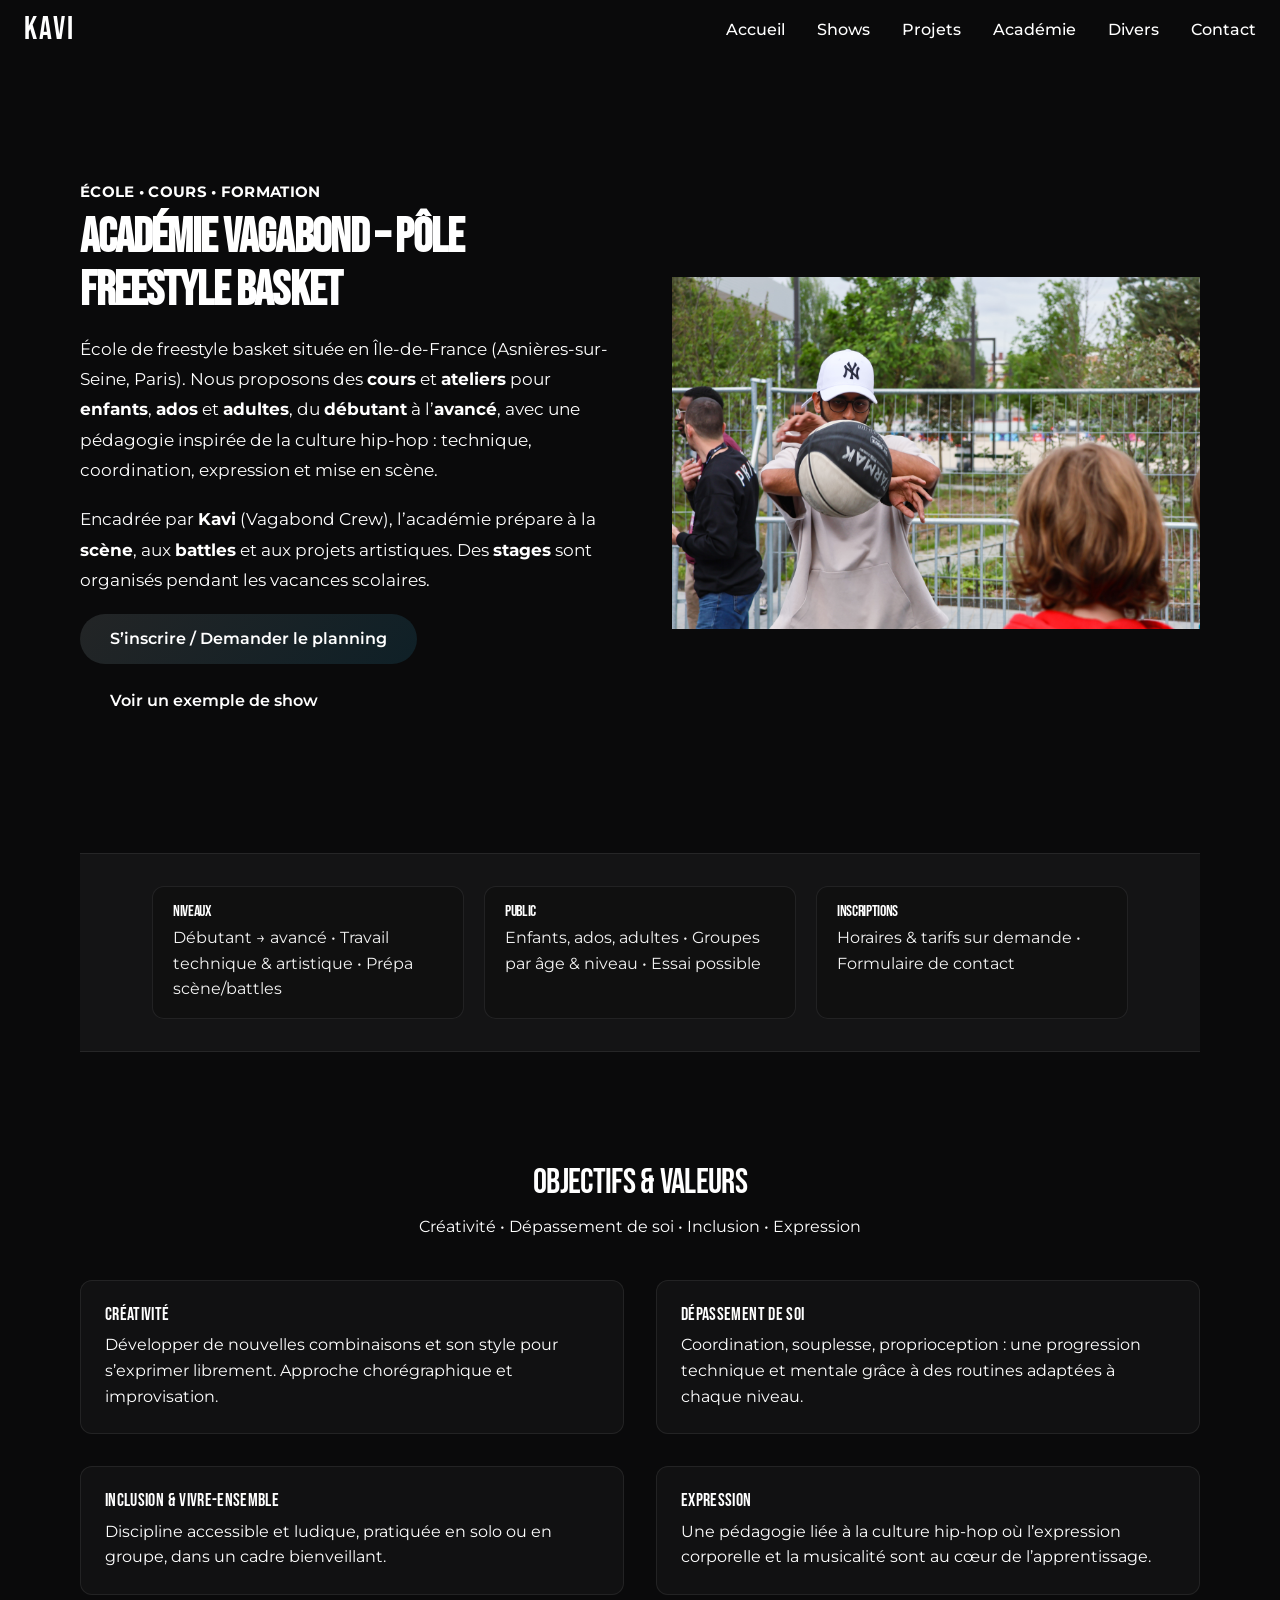
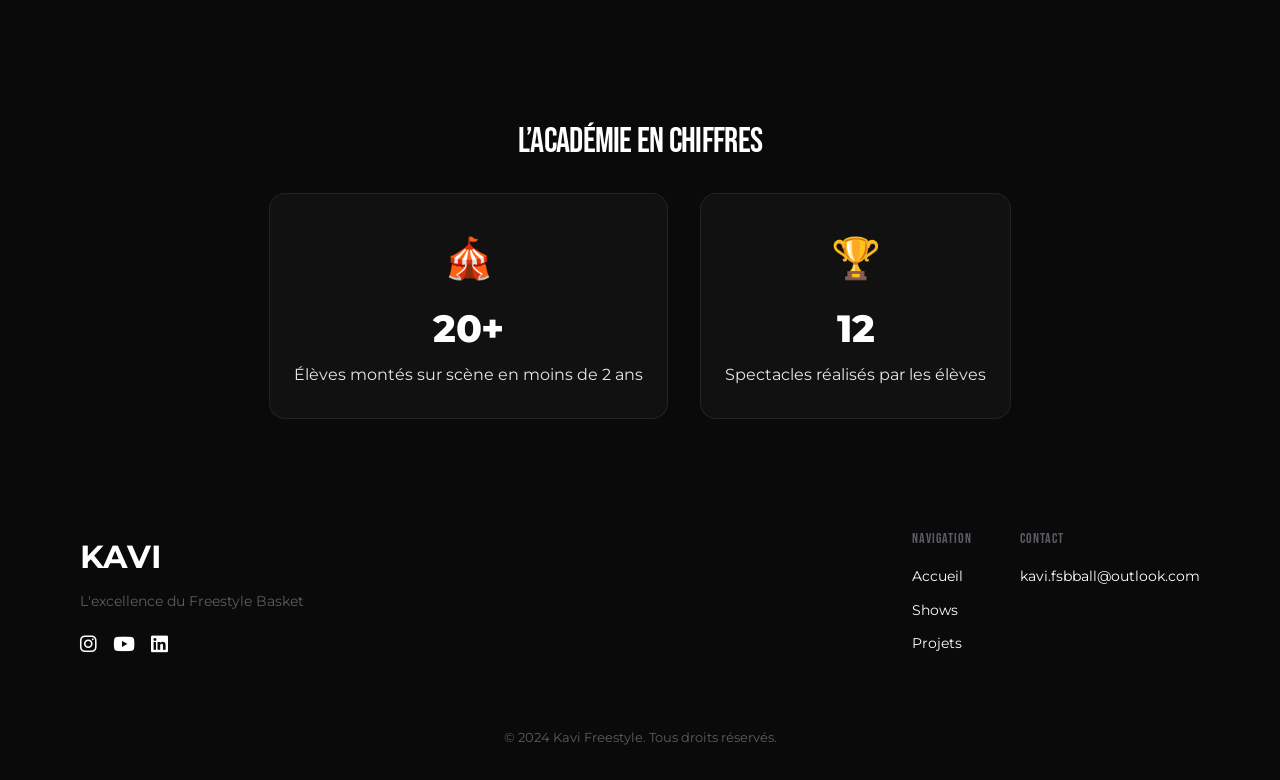
==== commit aa477cee: "Suppression fb" ====
--- a/academie.html
+++ b/academie.html
@@ -413,8 +413,6 @@
                         <div class="footer-social">
                             <a href="https://instagram.com/kavi_fsbb" aria-label="Instagram"><i
                                     class="fab fa-instagram"></i></a>
-                            <a href="https://facebook.com/kavi_fsbb" aria-label="Facebook"><i
-                                    class="fab fa-facebook"></i></a>
                             <a href="https://youtube.com/@kavi_fsbb" aria-label="YouTube"><i
                                     class="fab fa-youtube"></i></a>
                             <a href="https://linkedin.com/in/kavi-thiagarajah" aria-label="LinkedIn"><i
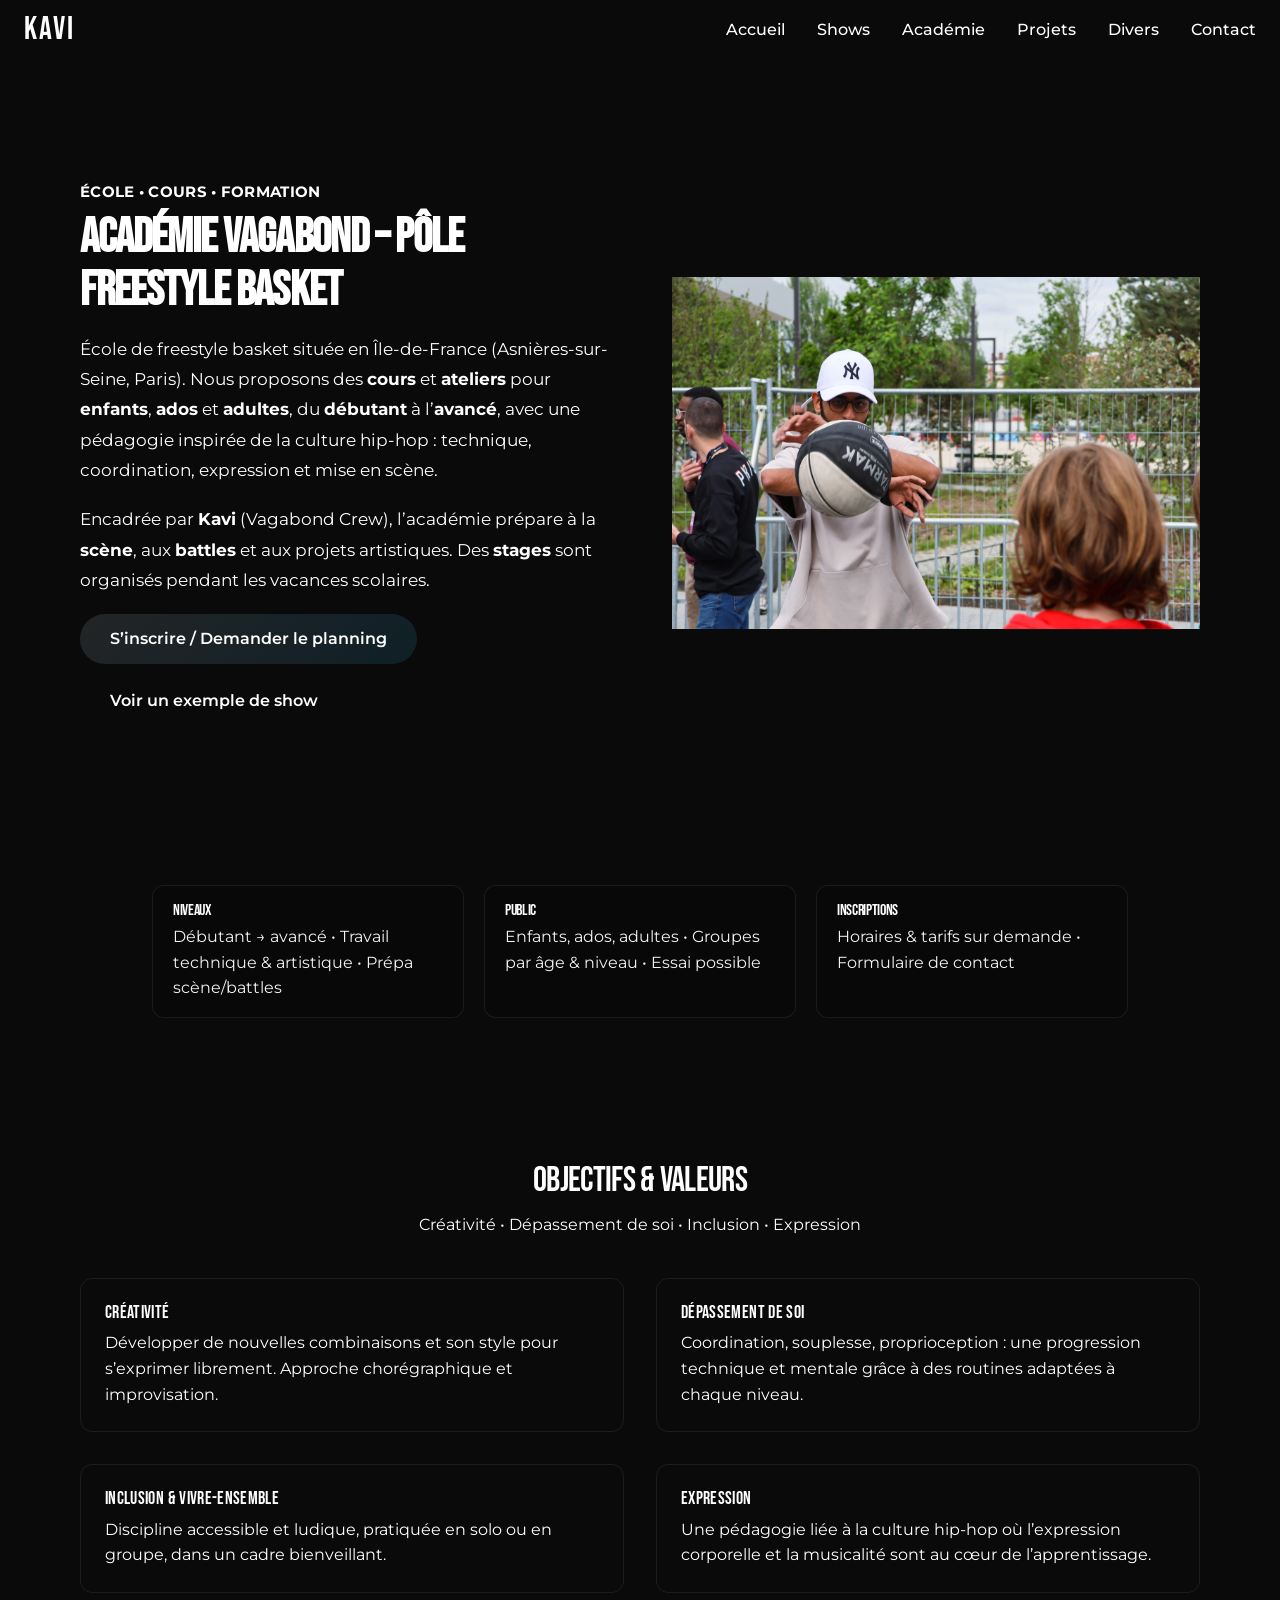
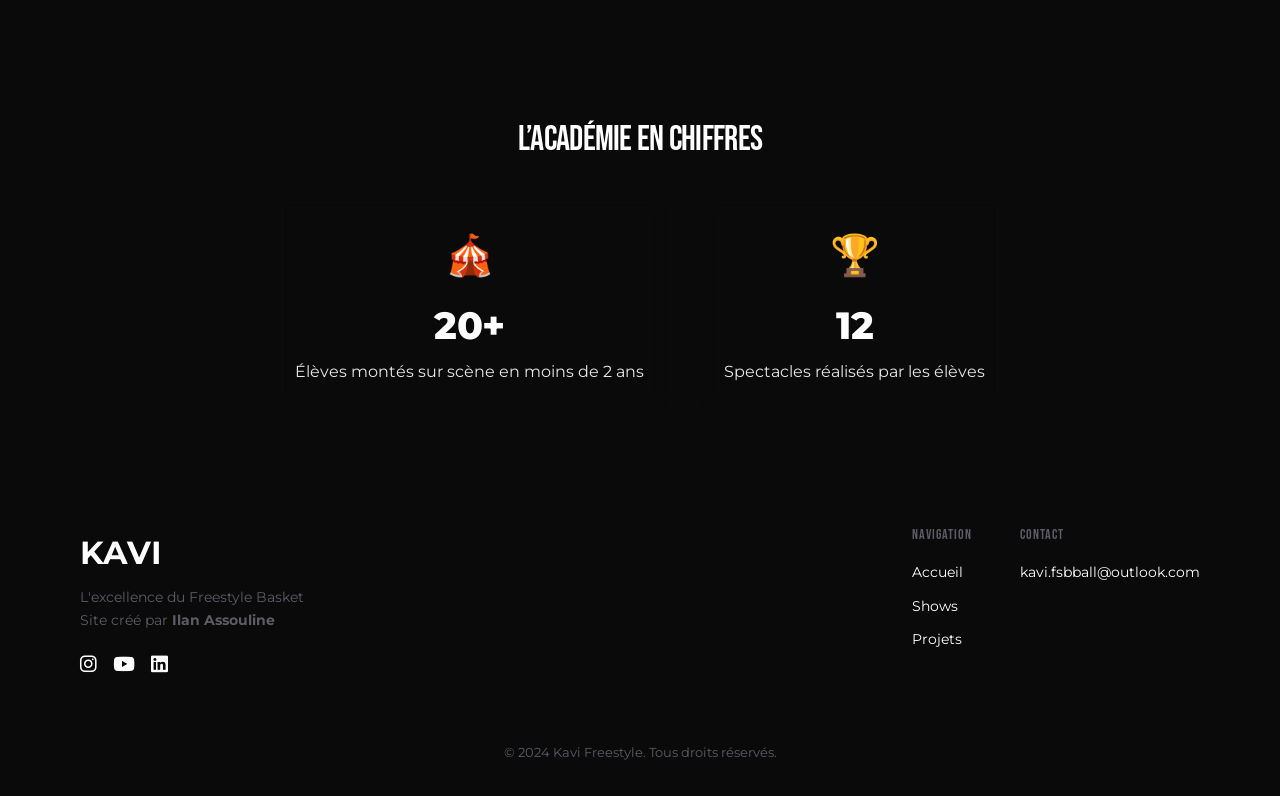
==== commit bac5ae7c: "Finition" ====
--- a/academie.html
+++ b/academie.html
@@ -123,7 +123,6 @@
         }
 
         .objectif-item {
-            background: rgba(255, 255, 255, .03);
             padding: 1.5rem;
             border-radius: 12px;
             border: 1px solid rgba(255, 255, 255, .08);
@@ -145,8 +144,6 @@
         }
 
         .academie-stat-item {
-            background: rgba(255, 255, 255, 0.03);
-            border: 1px solid rgba(255, 255, 255, 0.08);
             border-radius: 16px;
             padding: 2rem 1.5rem;
             text-align: center;
@@ -184,9 +181,6 @@
 
         /* Bandeau infos pratiques */
         .infos-pratiques {
-            background: rgba(255, 255, 255, .04);
-            border-top: 1px solid rgba(255, 255, 255, .08);
-            border-bottom: 1px solid rgba(255, 255, 255, .08);
             padding: 2rem 0;
             margin: 1rem 0 3rem;
         }
@@ -253,9 +247,9 @@
     "url":"https://kavifreestylebasket.fr/academie.html",
     "areaServed":"Île-de-France",
     "address":{"@type":"PostalAddress","addressLocality":"Asnières-sur-Seine","addressRegion":"Île-de-France","addressCountry":"FR"},
-    "founder":{"@type":"Person","name":"Kavi Thiagarajah","sameAs":["https://instagram.com/kavi_fsbb","https://linkedin.com/in/kavi-thiagarajah"]},
+    "founder":{"@type":"Person","name":"Kavi Thiagarajah","sameAs":["https://instagram.com/kavi_fsbb","https://fr.linkedin.com/in/kavi-thiagarajah-freestylebasket"]},
     "description":"École de freestyle basket : cours hebdomadaires, ateliers, préparation scène et battles. Pédagogie hip-hop, niveaux débutant à avancé.",
-    "sameAs":["https://instagram.com/kavi_fsbb","https://youtube.com/@kavi_fsbb","https://linkedin.com/in/kavi-thiagarajah"]
+    "sameAs":["https://instagram.com/kavi_fsbb","https://youtube.com/@kavi_fsb","https://fr.linkedin.com/in/kavi-thiagarajah-freestylebasket"]
   }
   </script>
 
@@ -283,8 +277,8 @@
         <ul class="nav-links">
             <li><a href="index.html">Accueil</a></li>
             <li><a href="shows.html">Shows</a></li>
+            <li><a href="academie.html" aria-current="page">Académie</a></li>
             <li><a href="projets.html">Projets</a></li>
-            <li><a href="academie.html" aria-current="page">Académie</a></li>
             <li><a href="divers.html">Divers</a></li>
             <li><a href="contact.html">Contact</a></li>
         </ul>
@@ -410,14 +404,18 @@
                     <div class="footer-brand">
                         <a href="index.html" class="logo">KAVI</a>
                         <p>L'excellence du Freestyle Basket</p>
+                        <p>Site créé par <a href="https://ilanassouline.vercel.app" class="footer-ilan" target="_blank"
+                                rel="noopener">Ilan
+                                Assouline</a></p>
                         <div class="footer-social">
                             <a href="https://instagram.com/kavi_fsbb" aria-label="Instagram"><i
                                     class="fab fa-instagram"></i></a>
-                            <a href="https://youtube.com/@kavi_fsbb" aria-label="YouTube"><i
+                            <a href="https://youtube.com/@kavi_fsb" aria-label="YouTube"><i
                                     class="fab fa-youtube"></i></a>
-                            <a href="https://linkedin.com/in/kavi-thiagarajah" aria-label="LinkedIn"><i
-                                    class="fab fa-linkedin"></i></a>
-                        </div>
+                            <a href="https://fr.linkedin.com/in/kavi-thiagarajah-freestylebasket"
+                                aria-label="LinkedIn"><i class="fab fa-linkedin"></i></a>
+                        </div>
+
                     </div>
                     <div class="footer-links">
                         <div>
@@ -428,6 +426,7 @@
                                 <li><a href="projets.html">Projets</a></li>
                             </ul>
                         </div>
+
                         <div>
                             <h4>Contact</h4>
                             <ul>
@@ -441,6 +440,7 @@
                 </div>
             </div>
         </footer>
+
 
         <script src="https://unpkg.com/aos@next/dist/aos.js"></script>
         <script>
@@ -459,7 +459,7 @@
     "jobTitle":"Freestyler professionnel",
     "description":"Freestyler professionnel à Paris. Académie Vagabond – cours et formation freestyle basket en Île-de-France.",
     "url":"https://kavifreestylebasket.fr",
-    "sameAs":["https://instagram.com/kavi_fsbb","https://linkedin.com/in/kavi-thiagarajah"],
+    "sameAs":["https://instagram.com/kavi_fsbb","https://fr.linkedin.com/in/kavi-thiagarajah-freestylebasket"],
     "worksFor":{"@type":"Organization","name":"Vagabond Crew International"},
     "address":{"@type":"PostalAddress","addressRegion":"Île-de-France","addressCountry":"FR"}
   }
--- a/css/global.css
+++ b/css/global.css
@@ -730,7 +730,12 @@
     gap: 2rem;
     margin-bottom: 2rem;
 }
-
+.footer-ilan{
+  font-weight: bold;
+}
+.footer-ilan:hover{
+  color: white;
+}
 .footer-brand {
     flex: 1;
 }
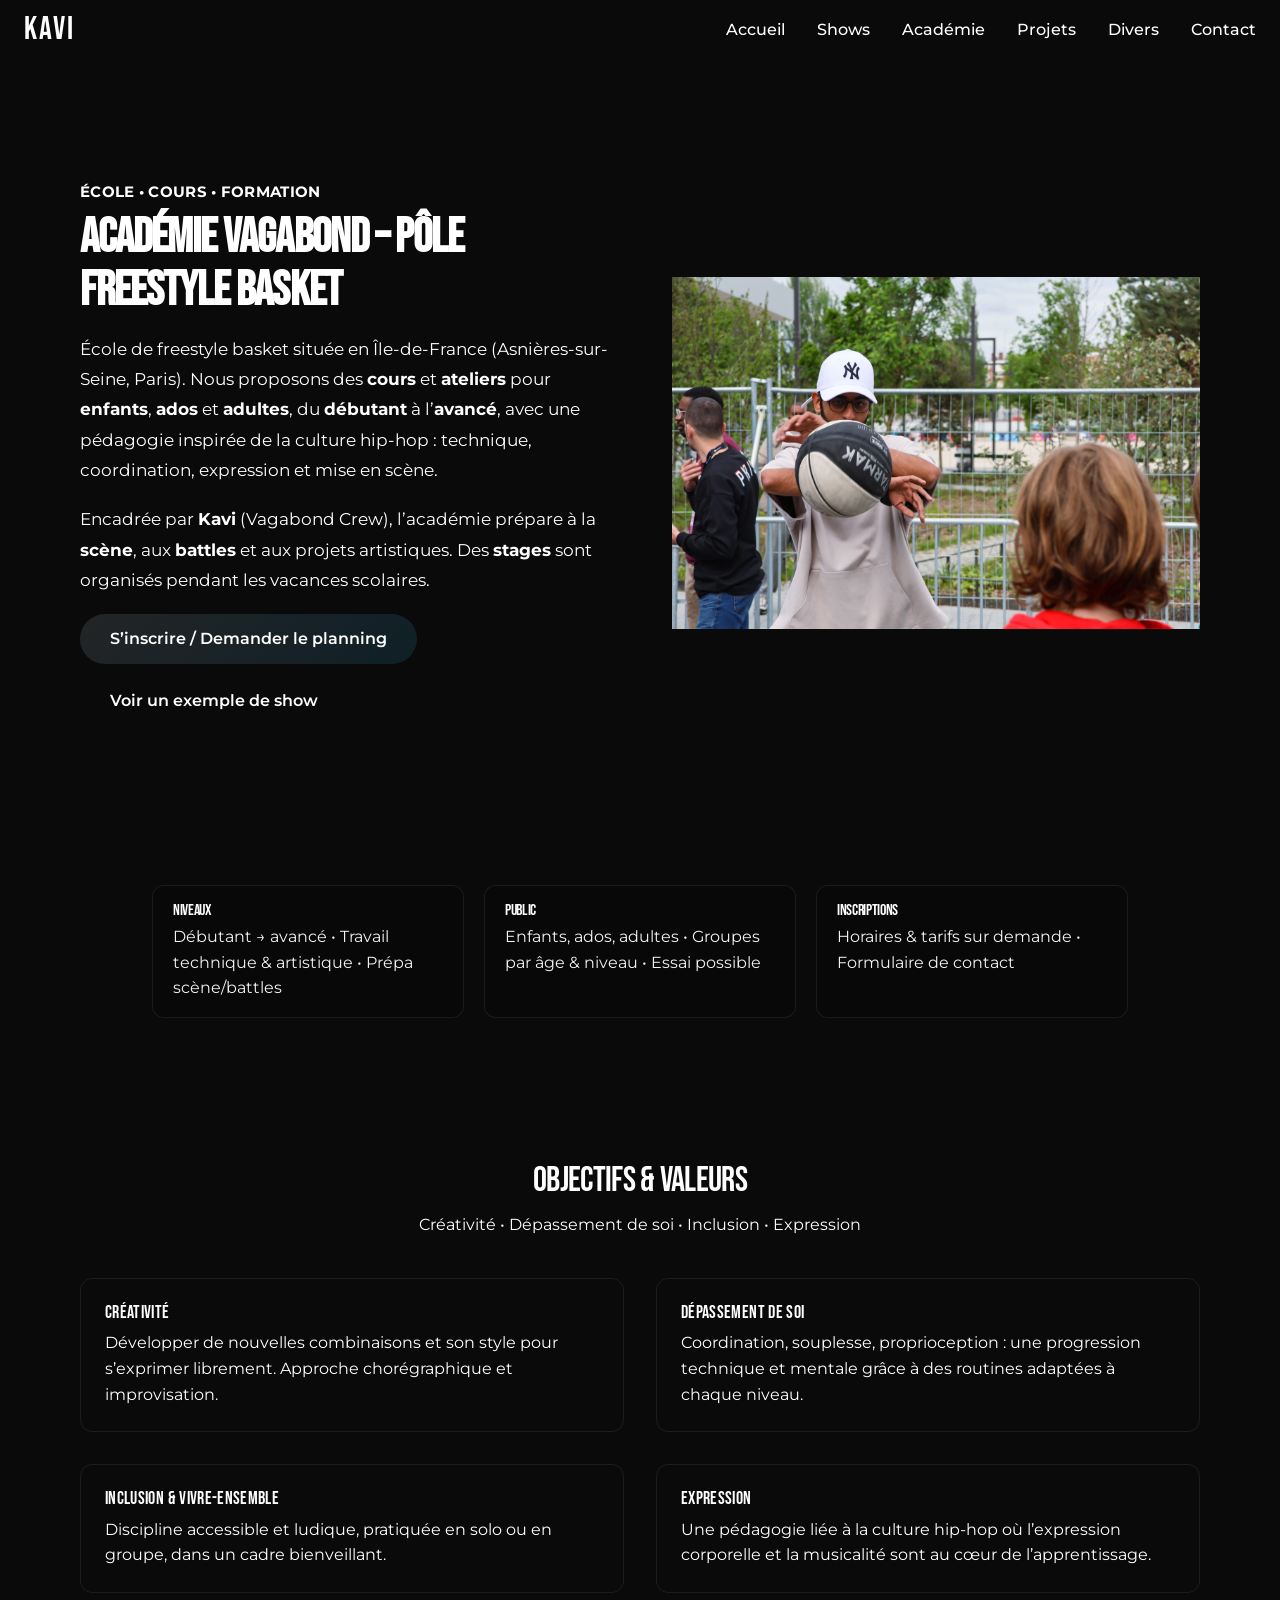
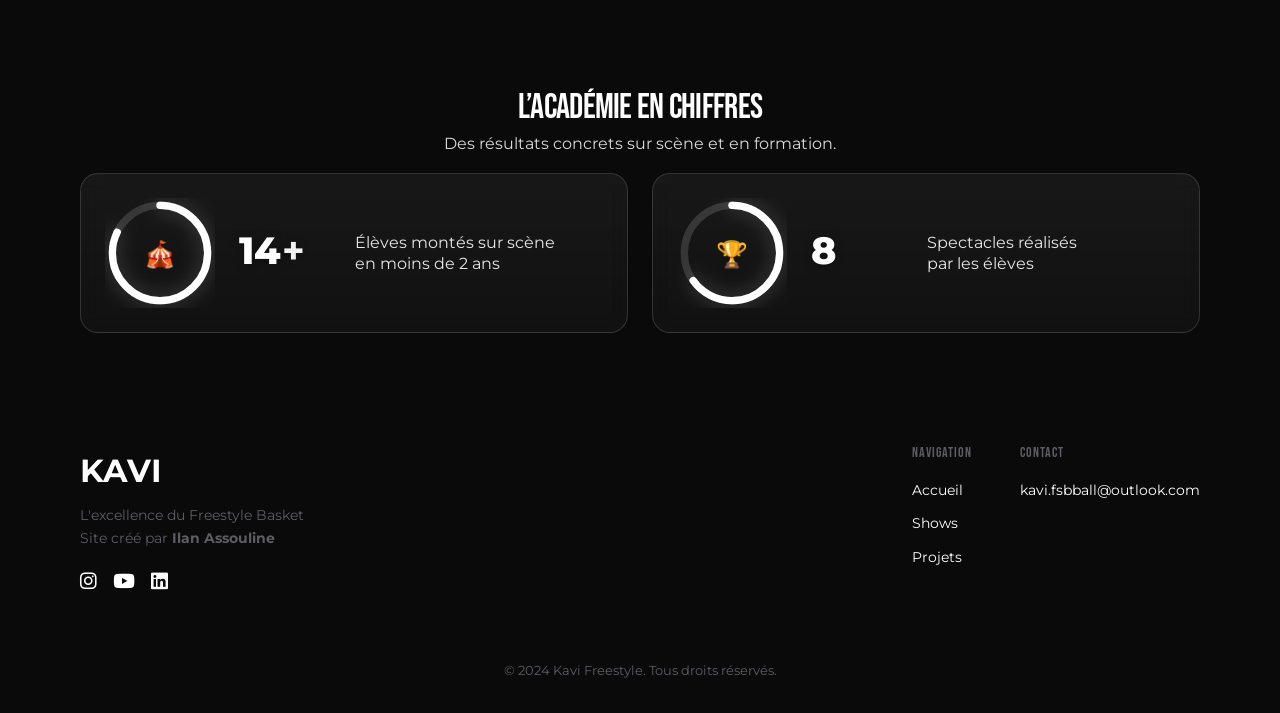
==== commit 8c7e4ebc: "Changement style page" ====
--- a/academie.html
+++ b/academie.html
@@ -42,6 +42,7 @@
 
     <!-- Styles & libs -->
     <link rel="stylesheet" href="css/global.css" />
+    <link rel="stylesheet" href="css/academie.css" />
     <link rel="preconnect" href="https://fonts.googleapis.com" />
     <link rel="preconnect" href="https://fonts.gstatic.com" crossorigin />
     <link
@@ -50,180 +51,6 @@
     <link rel="stylesheet" href="https://cdnjs.cloudflare.com/ajax/libs/font-awesome/6.0.0/css/all.min.css" />
     <link rel="stylesheet" href="https://unpkg.com/aos@next/dist/aos.css" />
     <link rel="manifest" href="/manifest.json" />
-
-    <style>
-        .academie-section {
-            padding-top: 120px;
-            min-height: 100vh;
-            background: var(--background-color);
-        }
-
-        .academie-intro {
-            display: grid;
-            grid-template-columns: 1fr 1fr;
-            gap: 4rem;
-            align-items: center;
-            margin-bottom: 8rem;
-        }
-
-        .intro-content {
-            max-width: 560px;
-        }
-
-        .intro-content h1 {
-            font-size: 3rem;
-            line-height: 1.1;
-            margin-bottom: 1rem;
-            font-weight: 800;
-        }
-
-        .intro-content .kicker {
-            color: var(--primary);
-            font-weight: 700;
-            letter-spacing: .02em;
-            margin-bottom: .5rem;
-            text-transform: uppercase;
-            font-size: .95rem;
-        }
-
-        .intro-content p {
-            font-size: 1.05rem;
-            line-height: 1.8;
-            color: var(--white);
-            margin-bottom: 1.2rem;
-        }
-
-        .intro-cta {
-            display: flex;
-            gap: .75rem;
-            flex-wrap: wrap;
-            margin-top: .5rem;
-        }
-
-        .section-content {
-            padding: 4rem 0;
-        }
-
-        .section-title {
-            font-size: 2.2rem;
-            margin-bottom: .75rem;
-            text-align: center;
-        }
-
-        .section-sub {
-            text-align: center;
-            opacity: .85;
-        }
-
-        .objectifs-grid {
-            display: grid;
-            grid-template-columns: repeat(2, 1fr);
-            gap: 2rem;
-            margin-top: 2.5rem;
-        }
-
-        .objectif-item {
-            padding: 1.5rem;
-            border-radius: 12px;
-            border: 1px solid rgba(255, 255, 255, .08);
-        }
-
-        .objectif-item h3 {
-            font-size: 1.1rem;
-            margin-bottom: .5rem;
-            color: var(--primary);
-            letter-spacing: .02em;
-        }
-
-        .academie-stats-grid {
-            display: flex;
-            justify-content: center;
-            gap: 2rem;
-            margin-top: 2rem;
-            flex-wrap: wrap;
-        }
-
-        .academie-stat-item {
-            border-radius: 16px;
-            padding: 2rem 1.5rem;
-            text-align: center;
-            min-width: 260px;
-            position: relative;
-            overflow: hidden;
-            transition: all .3s ease;
-            backdrop-filter: blur(10px);
-        }
-
-        .academie-stat-item:hover {
-            transform: translateY(-4px);
-            border-color: rgba(255, 255, 255, .14);
-        }
-
-        .academie-stat-icon {
-            font-size: 2.5rem;
-            margin-bottom: .5rem;
-            display: block;
-        }
-
-        .academie-stat-number {
-            font-size: 2.4rem;
-            font-weight: 800;
-            color: var(--white);
-            margin-bottom: .25rem;
-            letter-spacing: -0.5px;
-        }
-
-        .academie-stat-label {
-            font-size: 1rem;
-            color: rgba(255, 255, 255, .9);
-            line-height: 1.4;
-        }
-
-        /* Bandeau infos pratiques */
-        .infos-pratiques {
-            padding: 2rem 0;
-            margin: 1rem 0 3rem;
-        }
-
-        .infos-grid {
-            display: grid;
-            grid-template-columns: repeat(3, 1fr);
-            gap: 1.25rem;
-        }
-
-        .info-card {
-            padding: 1rem 1.25rem;
-            border: 1px solid rgba(255, 255, 255, .08);
-            border-radius: 12px;
-            background: rgba(0, 0, 0, .2);
-        }
-
-        .info-card h4 {
-            margin: 0 0 .25rem;
-            font-size: 1rem;
-            color: var(--primary);
-        }
-
-        .info-card p {
-            margin: 0;
-            opacity: .95;
-        }
-
-        @media (max-width: 900px) {
-            .academie-intro {
-                grid-template-columns: 1fr;
-                gap: 2rem;
-            }
-
-            .objectifs-grid {
-                grid-template-columns: 1fr;
-            }
-
-            .infos-grid {
-                grid-template-columns: 1fr;
-            }
-        }
-    </style>
 
     <!-- JSON-LD: WebPage -->
     <script type="application/ld+json">
@@ -377,22 +204,59 @@
                     </div>
                 </div>
 
-                <!-- Statistiques -->
-                <div class="section-content">
-                    <h2 class="section-title" data-aos="fade-up">L’Académie en chiffres</h2>
-                    <div class="academie-stats-grid">
-                        <div class="academie-stat-item" data-aos="fade-up" data-aos-delay="100">
-                            <div class="academie-stat-icon">🎪</div>
-                            <div class="academie-stat-number">20+</div>
-                            <div class="academie-stat-label">Élèves montés sur scène en moins de 2 ans</div>
-                        </div>
-                        <div class="academie-stat-item" data-aos="fade-up" data-aos-delay="150">
-                            <div class="academie-stat-icon">🏆</div>
-                            <div class="academie-stat-number">12</div>
-                            <div class="academie-stat-label">Spectacles réalisés par les élèves</div>
-                        </div>
-                    </div>
-                </div>
+                <!-- L’Académie en chiffres – 2025 -->
+                <div class="section-content kpi-2025">
+                    <header class="kpi-head" data-aos="fade-up">
+                        <h2 class="section-title">L’Académie en chiffres</h2>
+                        <p class="kpi-sub">Des résultats concrets sur scène et en formation.</p>
+                    </header>
+
+                    <div class="kpi-grid">
+                        <!-- KPI 1 -->
+                        <article class="kpi-card" data-aos="zoom-in" data-delay="100">
+                            <div class="kpi-ring" aria-hidden="true">
+                                <svg viewBox="0 0 120 120" class="kpi-svg">
+                                    <defs>
+                                        <linearGradient id="grad1" x1="0" y1="0" x2="1" y2="1">
+                                            <stop offset="0%" stop-color="white" stop-opacity="0.85" />
+                                            <stop offset="100%" stop-color="white" stop-opacity="0.35" />
+                                        </linearGradient>
+                                    </defs>
+                                    <!-- piste -->
+                                    <circle class="kpi-track" cx="60" cy="60" r="52" />
+                                    <!-- valeur -->
+                                    <circle class="kpi-value" cx="60" cy="60" r="52" style="--pct: 82;" />
+                                </svg>
+                                <span class="kpi-emoji" aria-hidden="true">🎪</span>
+                            </div>
+                            <div class="kpi-meta">
+                                <div class="kpi-number"><span class="count" data-target="20">0</span><span
+                                        class="plus">+</span></div>
+                                <p class="kpi-label">Élèves montés sur scène<br>en moins de 2 ans</p>
+                            </div>
+                        </article>
+
+                        <!-- KPI 2 -->
+                        <article class="kpi-card" data-aos="zoom-in" data-delay="150">
+                            <div class="kpi-ring" aria-hidden="true">
+                                <svg viewBox="0 0 120 120" class="kpi-svg">
+                                    <linearGradient id="grad2" x1="1" y1="0" x2="0" y2="1">
+                                        <stop offset="0%" stop-color="white" stop-opacity="0.85" />
+                                        <stop offset="100%" stop-color="white" stop-opacity="0.35" />
+                                    </linearGradient>
+                                    <circle class="kpi-track" cx="60" cy="60" r="52" />
+                                    <circle class="kpi-value" cx="60" cy="60" r="52" style="--pct: 65;" />
+                                </svg>
+                                <span class="kpi-emoji" aria-hidden="true">🏆</span>
+                            </div>
+                            <div class="kpi-meta">
+                                <div class="kpi-number"><span class="count" data-target="12">0</span></div>
+                                <p class="kpi-label">Spectacles réalisés<br>par les élèves</p>
+                            </div>
+                        </article>
+                    </div>
+                </div>
+
 
             </div>
         </section>
@@ -446,6 +310,8 @@
         <script>
             AOS.init({ duration: 1000, once: true });
         </script>
+        <script src="js/academie.js" defer></script>
+
         <script src="js/main.js"></script>
     </main>
 
--- a/css/academie.css
+++ b/css/academie.css
@@ -0,0 +1,306 @@
+.academie-section {
+    padding-top: 120px;
+    min-height: 100vh;
+    background: var(--background-color);
+}
+
+.academie-intro {
+    display: grid;
+    grid-template-columns: 1fr 1fr;
+    gap: 4rem;
+    align-items: center;
+    margin-bottom: 8rem;
+}
+
+.intro-content {
+    max-width: 560px;
+}
+
+.intro-content h1 {
+    font-size: 3rem;
+    line-height: 1.1;
+    margin-bottom: 1rem;
+    font-weight: 800;
+}
+
+.intro-content .kicker {
+    color: var(--primary);
+    font-weight: 700;
+    letter-spacing: .02em;
+    margin-bottom: .5rem;
+    text-transform: uppercase;
+    font-size: .95rem;
+}
+
+.intro-content p {
+    font-size: 1.05rem;
+    line-height: 1.8;
+    color: var(--white);
+    margin-bottom: 1.2rem;
+}
+
+.intro-cta {
+    display: flex;
+    gap: .75rem;
+    flex-wrap: wrap;
+    margin-top: .5rem;
+}
+
+.section-content {
+    padding: 4rem 0;
+}
+
+.section-title {
+    font-size: 2.2rem;
+    margin-bottom: .75rem;
+    text-align: center;
+}
+
+.section-sub {
+    text-align: center;
+    opacity: .85;
+}
+
+.objectifs-grid {
+    display: grid;
+    grid-template-columns: repeat(2, 1fr);
+    gap: 2rem;
+    margin-top: 2.5rem;
+}
+
+.objectif-item {
+    padding: 1.5rem;
+    border-radius: 12px;
+    border: 1px solid rgba(255, 255, 255, .08);
+}
+
+.objectif-item h3 {
+    font-size: 1.1rem;
+    margin-bottom: .5rem;
+    color: var(--primary);
+    letter-spacing: .02em;
+}
+
+.academie-stats-grid {
+    display: flex;
+    justify-content: center;
+    gap: 2rem;
+    margin-top: 2rem;
+    flex-wrap: wrap;
+}
+
+.academie-stat-item {
+    border-radius: 16px;
+    padding: 2rem 1.5rem;
+    text-align: center;
+    min-width: 260px;
+    position: relative;
+    overflow: hidden;
+    transition: all .3s ease;
+    backdrop-filter: blur(10px);
+}
+
+.academie-stat-item:hover {
+    transform: translateY(-4px);
+    border-color: rgba(255, 255, 255, .14);
+}
+
+.academie-stat-icon {
+    font-size: 2.5rem;
+    margin-bottom: .5rem;
+    display: block;
+}
+
+.academie-stat-number {
+    font-size: 2.4rem;
+    font-weight: 800;
+    color: var(--white);
+    margin-bottom: .25rem;
+    letter-spacing: -0.5px;
+}
+
+.academie-stat-label {
+    font-size: 1rem;
+    color: rgba(255, 255, 255, .9);
+    line-height: 1.4;
+}
+
+/* Bandeau infos pratiques */
+.infos-pratiques {
+    padding: 2rem 0;
+    margin: 1rem 0 3rem;
+}
+
+.infos-grid {
+    display: grid;
+    grid-template-columns: repeat(3, 1fr);
+    gap: 1.25rem;
+}
+
+.info-card {
+    padding: 1rem 1.25rem;
+    border: 1px solid rgba(255, 255, 255, .08);
+    border-radius: 12px;
+    background: rgba(0, 0, 0, .2);
+}
+
+.info-card h4 {
+    margin: 0 0 .25rem;
+    font-size: 1rem;
+    color: var(--primary);
+}
+
+.info-card p {
+    margin: 0;
+    opacity: .95;
+}
+
+@media (max-width: 900px) {
+    .academie-intro {
+        grid-template-columns: 1fr;
+        gap: 2rem;
+    }
+
+    .objectifs-grid {
+        grid-template-columns: 1fr;
+    }
+
+    .infos-grid {
+        grid-template-columns: 1fr;
+    }
+}
+
+/* KPIs 2025 */
+.kpi-2025 {
+    padding-top: 2rem;
+}
+
+.kpi-head {
+    text-align: center;
+    margin-bottom: 1rem;
+}
+
+.kpi-2025 .section-title {
+    margin-bottom: .25rem;
+}
+
+.kpi-sub {
+    opacity: .85;
+}
+
+.kpi-grid {
+    display: grid;
+    gap: clamp(16px, 2vw, 24px);
+    grid-template-columns: repeat(12, 1fr);
+    margin-top: 1rem;
+}
+
+.kpi-card {
+    grid-column: span 6;
+    display: flex;
+    align-items: center;
+    gap: clamp(16px, 2vw, 24px);
+    padding: clamp(16px, 2.2vw, 24px);
+    border-radius: 18px;
+    border: 1px solid rgba(255, 255, 255, .14);
+    background: linear-gradient(180deg, rgba(255, 255, 255, .06), rgba(255, 255, 255, .03));
+    backdrop-filter: blur(10px);
+    transition: transform .3s ease, box-shadow .3s ease, border-color .3s ease;
+    will-change: transform;
+}
+
+.kpi-card:hover {
+    transform: translateY(-2px);
+    box-shadow: 0 16px 40px rgba(0, 0, 0, .28);
+    border-color: rgba(255, 255, 255, .22);
+}
+
+@media (max-width: 900px) {
+    .kpi-card {
+        grid-column: span 12;
+    }
+}
+
+/* Anneau */
+.kpi-ring {
+    position: relative;
+    width: 110px;
+    height: 110px;
+    flex: 0 0 110px;
+    display: grid;
+    place-items: center;
+}
+
+.kpi-svg {
+    width: 110px;
+    height: 110px;
+    transform: rotate(-90deg);
+}
+
+.kpi-track {
+    fill: none;
+    stroke: rgba(255, 255, 255, .14);
+    stroke-width: 8;
+}
+
+.kpi-value {
+    fill: none;
+    stroke: url(#grad1), url(#grad2);
+    stroke: white;
+    stroke-linecap: round;
+    stroke-width: 8;
+    stroke-dasharray: 327;
+    /* 2πr -> 2*π*52 ≈ 326.7 */
+    stroke-dashoffset: calc(327 - (var(--pct) * 3.27));
+    filter: drop-shadow(0 0 10px rgba(255, 255, 255, .25));
+    transition: stroke-dashoffset 1.2s ease .1s;
+}
+
+.kpi-emoji {
+    position: absolute;
+    font-size: 1.6rem;
+    transform: translateY(1px);
+}
+
+/* Chiffres */
+.kpi-meta {
+    display: flex;
+    align-items: flex-start;
+    gap: .75rem;
+}
+
+.kpi-number {
+    font-size: clamp(2rem, 3vw, 2.6rem);
+    font-weight: 800;
+    color: #fff;
+    line-height: 1;
+    letter-spacing: -.5px;
+    display: flex;
+    align-items: baseline;
+    gap: .15rem;
+    text-shadow: 0 1px 10px rgba(0, 0, 0, .25);
+    min-width: 4ch;
+}
+
+.kpi-number .plus {
+    font-weight: 700;
+    opacity: .95;
+}
+
+.kpi-label {
+    margin: 0;
+    color: rgba(255, 255, 255, .9);
+    line-height: 1.35;
+    font-size: .98rem;
+}
+
+/* Réduction de mouvement */
+@media (prefers-reduced-motion: reduce) {
+    .kpi-card {
+        transition: none !important;
+    }
+
+    .kpi-value {
+        transition: none !important;
+    }
+}
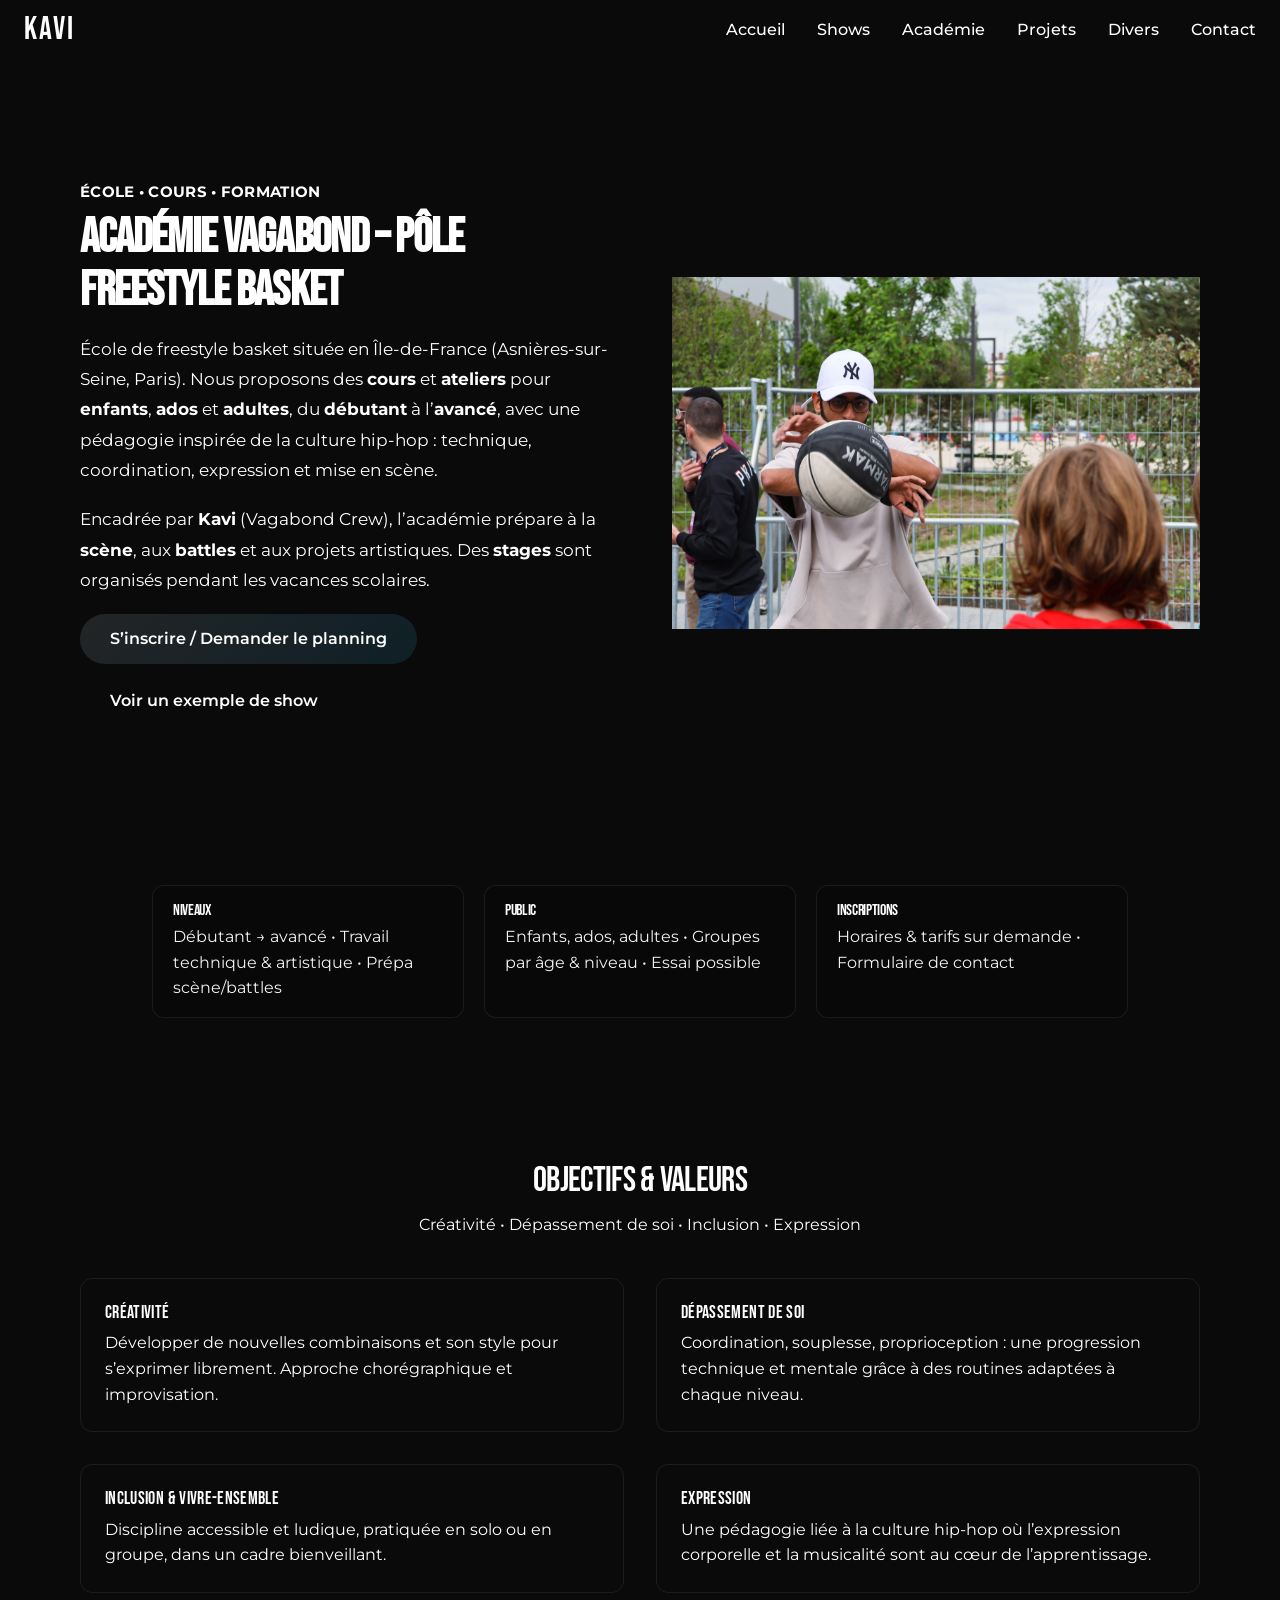
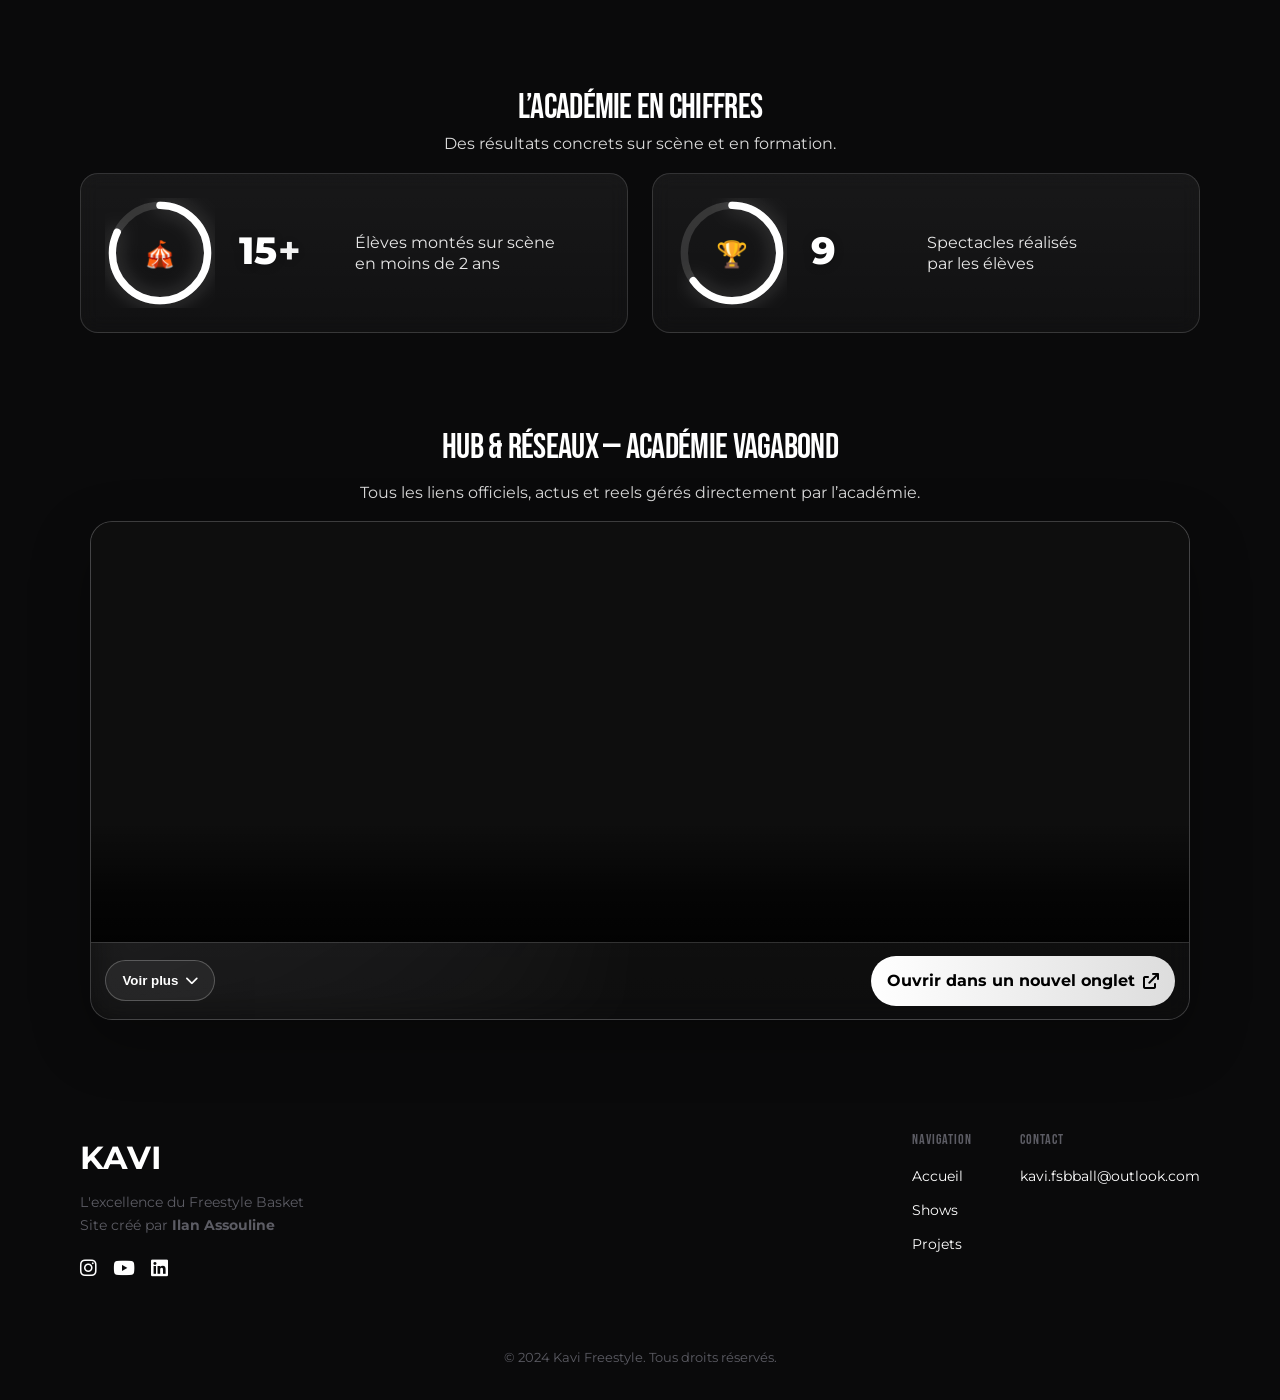
==== commit e58be7fc: "ajout iframe" ====
--- a/academie.html
+++ b/academie.html
@@ -260,6 +260,50 @@
 
             </div>
         </section>
+        <!-- HUB & RÉSEAUX – BioSite intégré -->
+        <section class="section-content biosite-hub" id="hub">
+            <header class="biosite-head" data-aos="fade-up">
+                <h2 class="section-title">Hub & réseaux — Académie Vagabond</h2>
+                <p class="biosite-sub">Tous les liens officiels, actus et reels gérés directement par l’académie.</p>
+            </header>
+
+            <article class="biosite-card" data-aos="zoom-in">
+                <div class="biosite-glow" aria-hidden="true"></div>
+
+                <!-- Wrapper avec hauteur contrôlée (collapsée par défaut) -->
+                <div class="biosite-frame-wrap is-collapsed" data-state="collapsed">
+                    <iframe class="biosite-iframe" title="Académie Vagabond – BioSite"
+                        src="https://bio.site/Academievagabond" loading="lazy"
+                        referrerpolicy="strict-origin-when-cross-origin"
+                        sandbox="allow-scripts allow-same-origin allow-popups allow-forms"
+                        allow="clipboard-write *; autoplay *" allowfullscreen></iframe>
+
+                    <!-- Masque gradient quand c’est réduit -->
+                    <div class="biosite-fade" aria-hidden="true"></div>
+                </div>
+
+                <!-- Actions -->
+                <div class="biosite-actions">
+                    <button class="biosite-toggle" type="button" aria-expanded="false" aria-controls="hub">
+                        Voir plus <i class="fa-solid fa-chevron-down" aria-hidden="true"></i>
+                    </button>
+                    <a class="biosite-open" href="https://bio.site/Academievagabond" target="_blank" rel="noopener">
+                        Ouvrir dans un nouvel onglet <i class="fa-solid fa-arrow-up-right-from-square"
+                            aria-hidden="true"></i>
+                    </a>
+                </div>
+
+                <!-- Fallback SEO/no-JS (discret) -->
+                <noscript>
+                    <p class="biosite-fallback">
+                        Votre navigateur a désactivé JavaScript. Accédez au hub :
+                        <a href="https://bio.site/Academievagabond" target="_blank"
+                            rel="noopener">bio.site/Academievagabond</a>.
+                    </p>
+                </noscript>
+            </article>
+        </section>
+
 
         <!-- Footer -->
         <footer class="footer">
@@ -310,6 +354,33 @@
         <script>
             AOS.init({ duration: 1000, once: true });
         </script>
+        <script>
+            // Toggle déployer/réduire pour l’iframe BioSite
+            document.addEventListener('DOMContentLoaded', () => {
+                const wrap = document.querySelector('.biosite-frame-wrap');
+                const toggle = document.querySelector('.biosite-toggle');
+                if (!wrap || !toggle) return;
+
+                const setState = (expanded) => {
+                    wrap.classList.toggle('is-collapsed', !expanded);
+                    toggle.setAttribute('aria-expanded', String(expanded));
+                    toggle.innerHTML = expanded
+                        ? 'Réduire <i class="fa-solid fa-chevron-up" aria-hidden="true"></i>'
+                        : 'Voir plus <i class="fa-solid fa-chevron-down" aria-hidden="true"></i>';
+                    // Optionnel: remesurer AOS si besoin
+                    if (window.AOS && typeof AOS.refresh === 'function') AOS.refresh();
+                };
+
+                // état initial: réduit
+                setState(false);
+
+                toggle.addEventListener('click', () => {
+                    const expanded = toggle.getAttribute('aria-expanded') === 'true';
+                    setState(!expanded);
+                });
+            });
+        </script>
+
         <script src="js/academie.js" defer></script>
 
         <script src="js/main.js"></script>
--- a/css/academie.css
+++ b/css/academie.css
@@ -303,4 +303,155 @@
     .kpi-value {
         transition: none !important;
     }
+}
+
+/* ==== BioSite HUB (2025) ==== */
+.biosite-hub {
+    padding-top: 2rem;
+}
+
+.biosite-head {
+    text-align: center;
+    margin-bottom: 1rem;
+}
+
+.biosite-sub {
+    opacity: .85;
+}
+
+.biosite-card {
+    position: relative;
+    overflow: hidden;
+    margin: 0 auto;
+    max-width: 1100px;
+    border-radius: 22px;
+    background: linear-gradient(180deg, rgba(255, 255, 255, .08), rgba(255, 255, 255, .03));
+    border: 1px solid rgba(255, 255, 255, .18);
+    backdrop-filter: blur(12px);
+    box-shadow: 0 20px 60px rgba(0, 0, 0, .28);
+}
+
+.biosite-glow {
+    position: absolute;
+    inset: -2px;
+    border-radius: 24px;
+    pointer-events: none;
+    background: conic-gradient(from 180deg at 50% 50%, rgba(255, 255, 255, .0), rgba(255, 255, 255, .25), rgba(255, 255, 255, .0) 60%);
+    filter: blur(18px);
+    opacity: .35;
+}
+
+/* Wrapper iframe: collapsé par défaut pour ne pas prendre trop de place */
+.biosite-frame-wrap {
+    position: relative;
+    isolation: isolate;
+    /* Hauteur responsive (réduite) */
+    height: clamp(420px, 60vh, 640px);
+    transition: height .35s ease;
+}
+
+.biosite-frame-wrap.is-collapsed {
+    height: clamp(420px, 46vh, 520px);
+}
+
+.biosite-iframe {
+    position: absolute;
+    inset: 0;
+    width: 100%;
+    height: 100%;
+    border: 0;
+    background: #0e0e0e;
+    /* évite flash blanc */
+}
+
+/* Masque dégradé lorsqu’on est en mode réduit */
+.biosite-fade {
+    position: absolute;
+    left: 0;
+    right: 0;
+    bottom: 0;
+    height: 120px;
+    z-index: 1;
+    background: linear-gradient(180deg, rgba(0, 0, 0, 0) 0%, rgba(0, 0, 0, .65) 60%, rgba(0, 0, 0, .85) 100%);
+    pointer-events: none;
+    transition: opacity .25s ease;
+}
+
+.biosite-frame-wrap:not(.is-collapsed) .biosite-fade {
+    opacity: 0;
+}
+
+/* Actions sous la carte */
+.biosite-actions {
+    display: flex;
+    gap: .6rem;
+    align-items: center;
+    justify-content: space-between;
+    padding: .8rem .9rem;
+    border-top: 1px solid rgba(255, 255, 255, .14);
+    background: rgba(0, 0, 0, .25);
+    flex-wrap: wrap;
+}
+
+.biosite-toggle {
+    display: inline-flex;
+    align-items: center;
+    gap: .5rem;
+    padding: .75rem 1rem;
+    border-radius: 999px;
+    border: 1px solid rgba(255, 255, 255, .24);
+    background: rgba(255, 255, 255, .06);
+    color: #fff;
+    font-weight: 700;
+    cursor: pointer;
+    transition: transform .18s ease, border-color .18s ease, background .18s ease;
+}
+
+.biosite-toggle:hover {
+    transform: translateY(-2px);
+    border-color: #fff;
+    background: rgba(255, 255, 255, .1);
+}
+
+.biosite-open {
+    margin-left: auto;
+    display: inline-flex;
+    align-items: center;
+    gap: .5rem;
+    padding: .75rem 1rem;
+    border-radius: 999px;
+    text-decoration: none;
+    font-weight: 700;
+    color: #000;
+    background: linear-gradient(90deg, #fff, #ddd);
+    transition: transform .18s ease, box-shadow .18s ease;
+}
+
+.biosite-open:hover {
+    transform: translateY(-2px);
+    box-shadow: 0 10px 28px rgba(255, 255, 255, .18);
+}
+
+.biosite-fallback {
+    padding: .9rem 1rem 1.2rem;
+    opacity: .85;
+}
+
+/* Mobile optimisations */
+@media (max-width: 860px) {
+    .biosite-actions {
+        justify-content: center;
+    }
+
+    .biosite-open {
+        margin-left: 0;
+    }
+
+    .biosite-frame-wrap {
+        height: clamp(420px, 64vh, 560px);
+    }
+
+    .biosite-frame-wrap.is-collapsed {
+        height: clamp(380px, 54vh, 500px);
+    }
 }
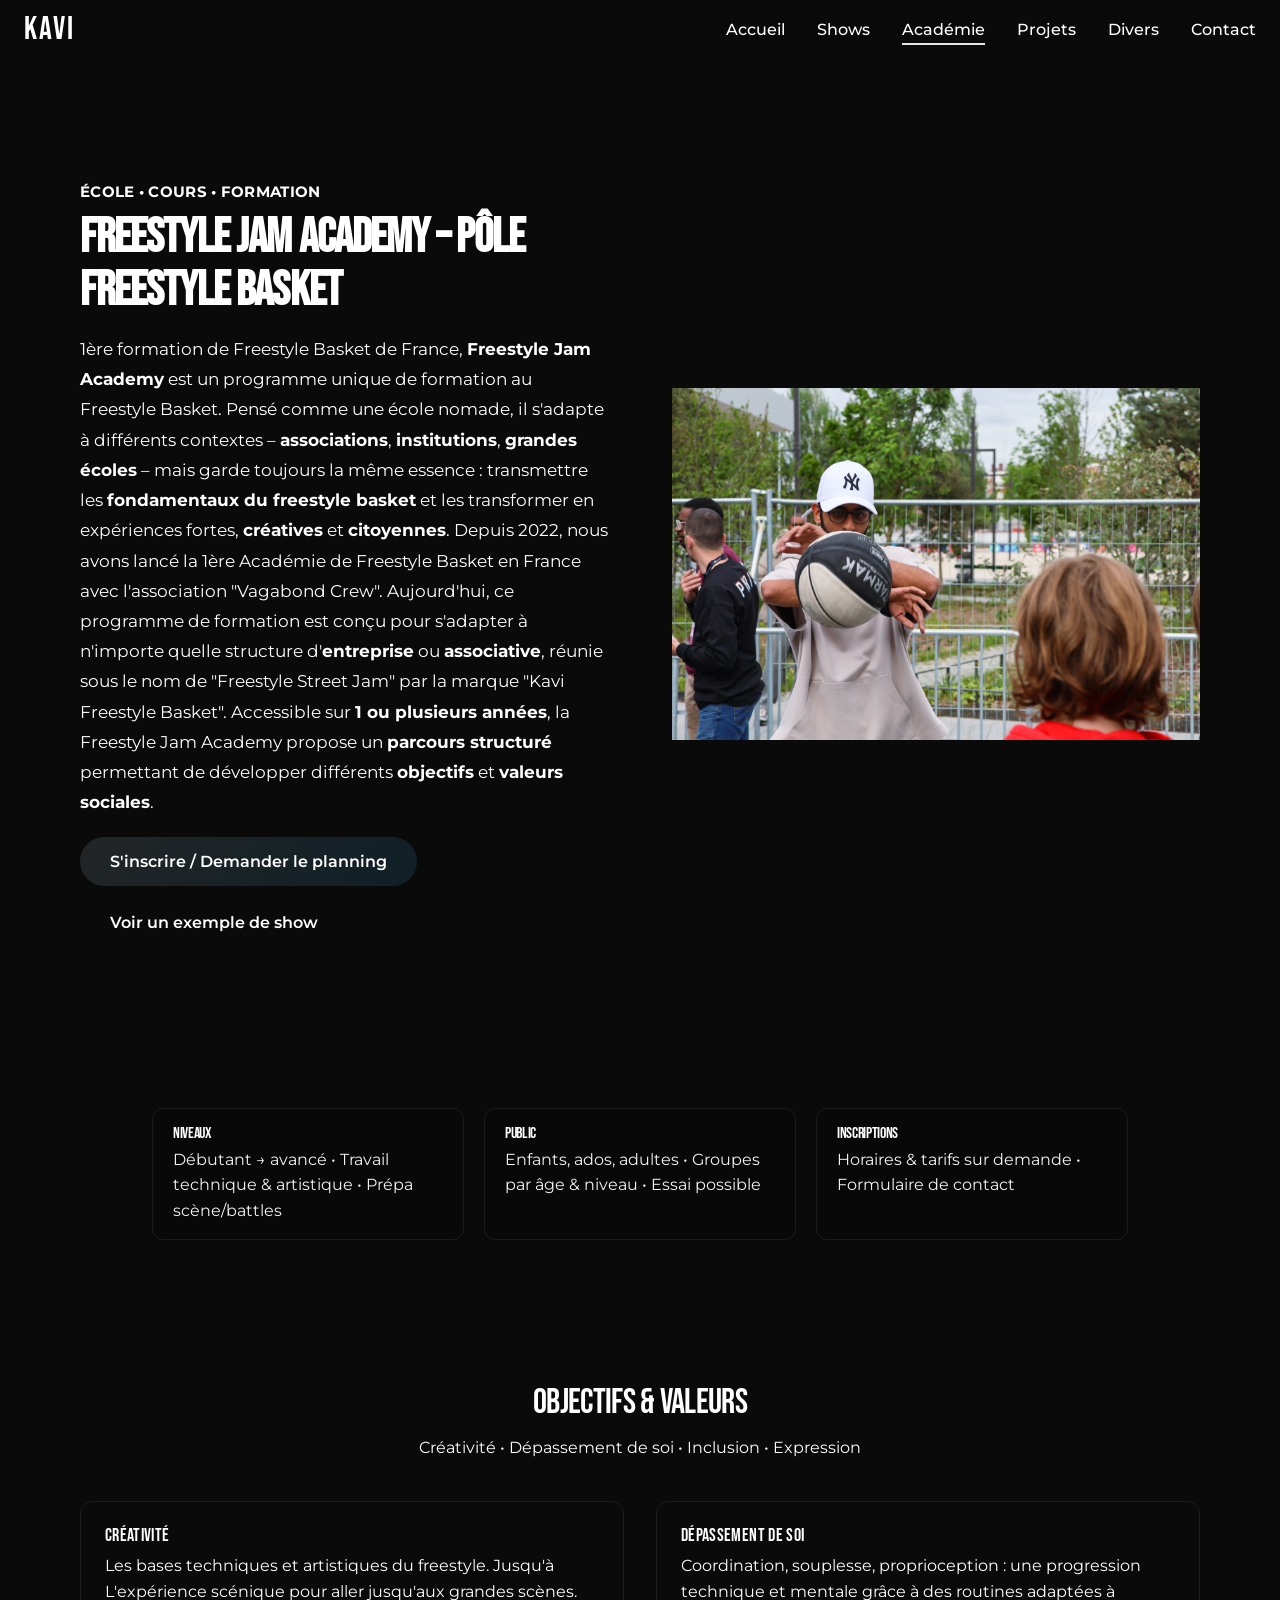
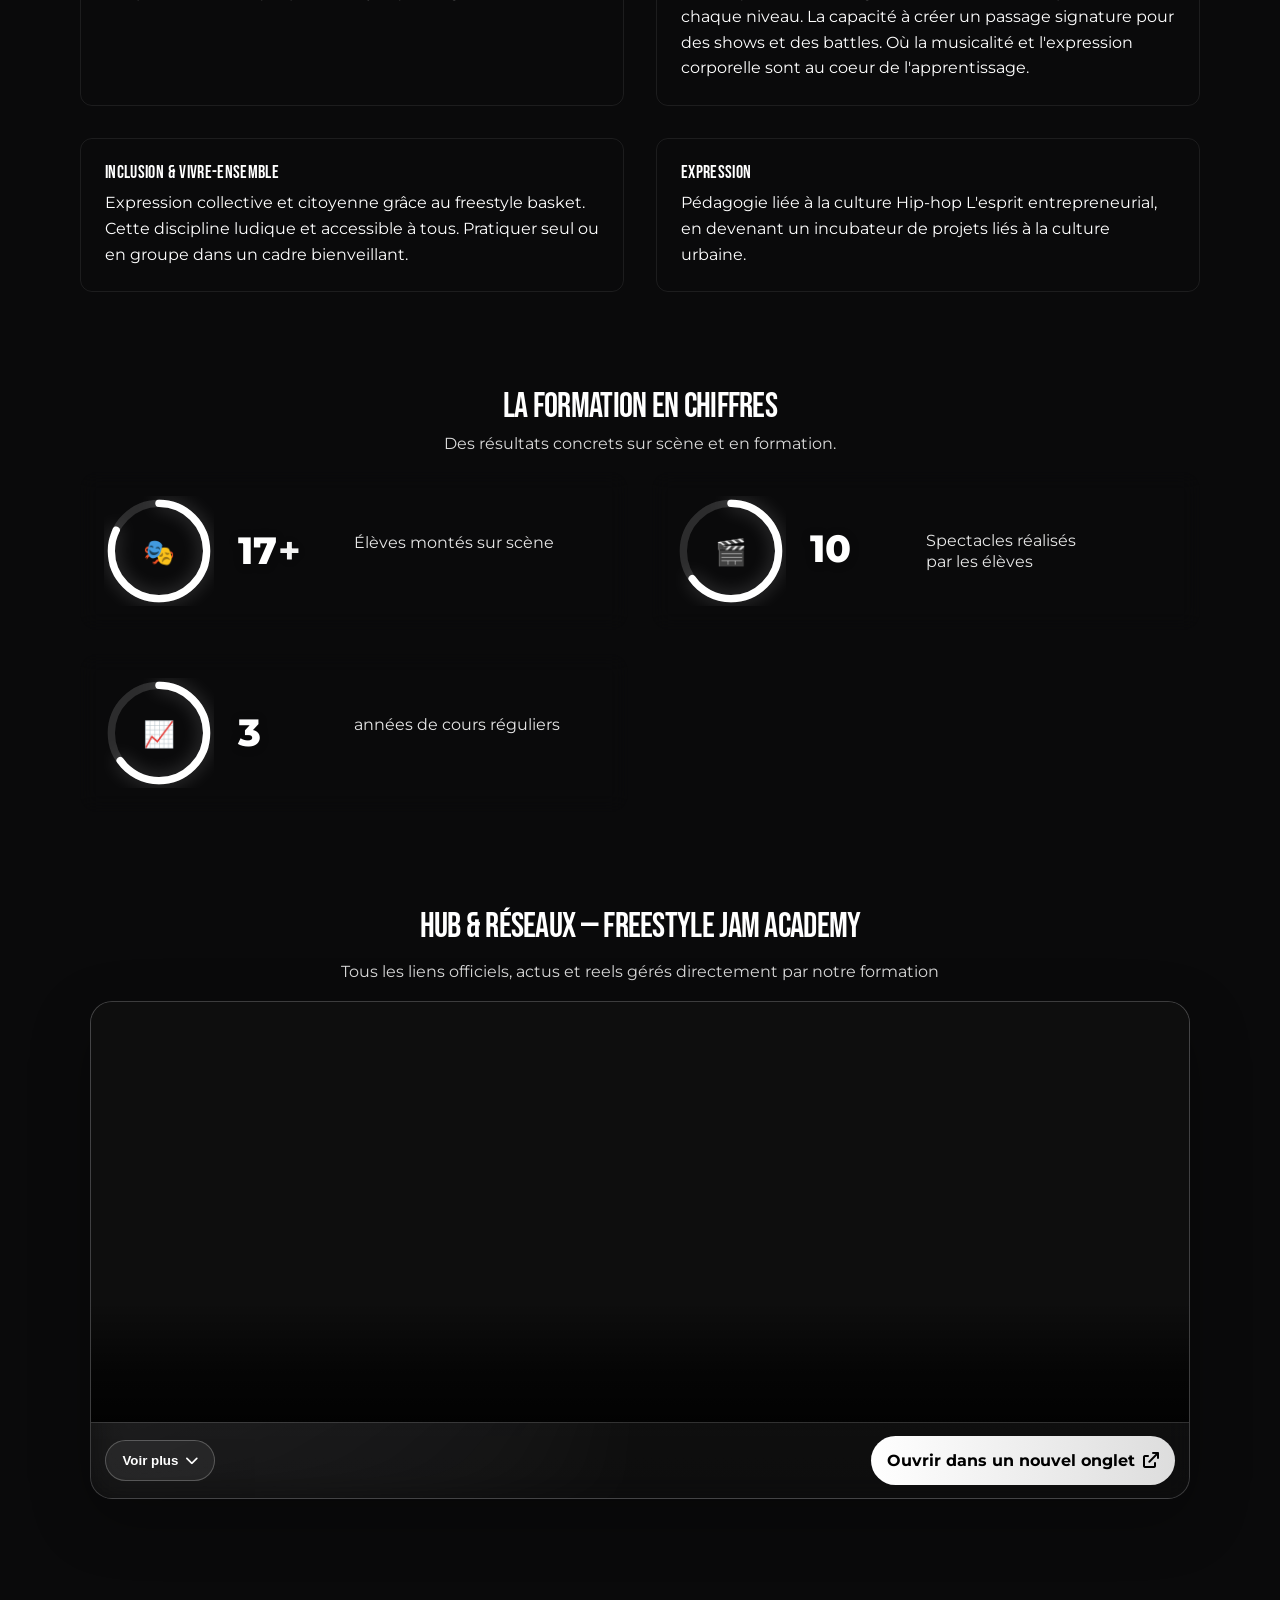
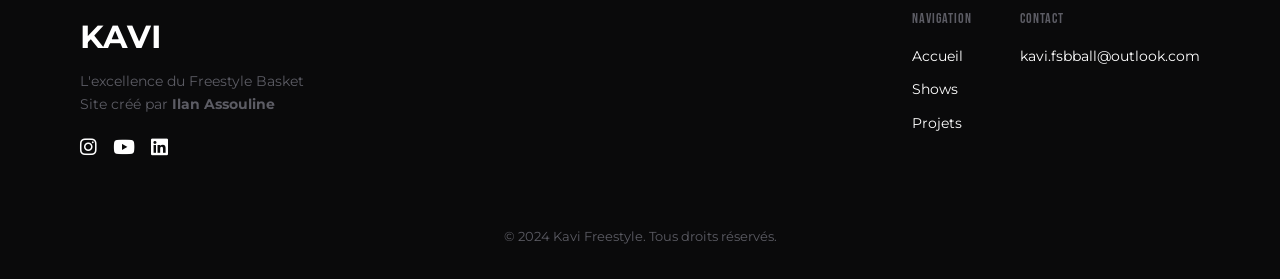
==== commit 24133470: "changement site" ====
--- a/academie.html
+++ b/academie.html
@@ -6,10 +6,10 @@
     <meta name="viewport" content="width=device-width, initial-scale=1.0" />
 
     <!-- SEO principal -->
-    <title>Académie Vagabond – École de Freestyle Basket à Paris (Asnières) | Cours & Formation | Kavi Freestyle Basket
+    <title>Freestyle Jam Academy – École de Freestyle Basket à Paris (Asnières) | Cours & Formation | Kavi Freestyle Basket
     </title>
     <meta name="description"
-        content="Académie Vagabond : école de freestyle basket à Paris (Asnières-sur-Seine). Cours, ateliers et formation pour enfants, ados et adultes. Inscriptions, horaires et stages en Île-de-France." />
+        content="Freestyle Jam Academy : école de freestyle basket à Paris (Asnières-sur-Seine). Cours, ateliers et formation pour enfants, ados et adultes. Inscriptions, horaires et stages en Île-de-France." />
     <meta name="robots" content="index,follow" />
     <link rel="canonical" href="https://kavifreestylebasket.fr/academie.html" />
 
@@ -20,7 +20,7 @@
     <!-- Open Graph / Facebook -->
     <meta property="og:type" content="website" />
     <meta property="og:url" content="https://kavifreestylebasket.fr/academie.html" />
-    <meta property="og:title" content="Académie Vagabond – École de Freestyle Basket à Paris (Asnières)" />
+    <meta property="og:title" content="Freestyle Jam Academy – École de Freestyle Basket à Paris (Asnières)" />
     <meta property="og:description"
         content="Cours et formation freestyle basket pour enfants, ados et adultes. Stages, inscriptions et planning à Paris / Île-de-France." />
     <meta property="og:image" content="https://kavifreestylebasket.fr/assets/images/opengraph/kavi.png" />
@@ -32,7 +32,7 @@
     <!-- Twitter Card -->
     <meta name="twitter:card" content="summary_large_image" />
     <meta name="twitter:url" content="https://kavifreestylebasket.fr/academie.html" />
-    <meta name="twitter:title" content="Académie Vagabond – École de Freestyle Basket à Paris (Asnières)" />
+    <meta name="twitter:title" content="Freestyle Jam Academy – École de Freestyle Basket à Paris (Asnières)" />
     <meta name="twitter:description"
         content="Cours, ateliers et formation freestyle basket pour tous niveaux en Île-de-France." />
     <meta name="twitter:image" content="https://kavifreestylebasket.fr/assets/images/opengraph/kavi.png" />
@@ -57,7 +57,7 @@
   {
     "@context":"https://schema.org",
     "@type":"WebPage",
-    "name":"Académie Vagabond – École de Freestyle Basket",
+    "name":"Freestyle Jam Academy – École de Freestyle Basket",
     "url":"https://kavifreestylebasket.fr/academie.html",
     "inLanguage":"fr-FR",
     "description":"Cours, ateliers et formation freestyle basket à Paris (Asnières) pour enfants, ados et adultes. Inscriptions, horaires, stages en Île-de-France.",
@@ -70,7 +70,7 @@
   {
     "@context":"https://schema.org",
     "@type":"EducationalOrganization",
-    "name":"Académie Vagabond - Pôle Freestyle Basket",
+    "name":"Freestyle Jam Academy - Pôle Freestyle Basket",
     "url":"https://kavifreestylebasket.fr/academie.html",
     "areaServed":"Île-de-France",
     "address":{"@type":"PostalAddress","addressLocality":"Asnières-sur-Seine","addressRegion":"Île-de-France","addressCountry":"FR"},
@@ -86,11 +86,11 @@
     "@context":"https://schema.org",
     "@type":"FAQPage",
     "mainEntity":[
-      {"@type":"Question","name":"Quels niveaux sont acceptés ?","acceptedAnswer":{"@type":"Answer","text":"Tous niveaux : débutant, intermédiaire et avancé. Les cours s’adaptent à l’expérience en basket ou en danse."}},
-      {"@type":"Question","name":"Quels âges peuvent s’inscrire ?","acceptedAnswer":{"@type":"Answer","text":"Enfants, ados et adultes. Les groupes sont organisés selon l’âge et le niveau pour progresser dans de bonnes conditions."}},
-      {"@type":"Question","name":"Où se déroulent les cours ?","acceptedAnswer":{"@type":"Answer","text":"En Île-de-France, principalement à Asnières-sur-Seine (Paris nord-ouest). Les informations pratiques sont communiquées à l’inscription."}},
+      {"@type":"Question","name":"Quels niveaux sont acceptés ?","acceptedAnswer":{"@type":"Answer","text":"Tous niveaux : débutant, intermédiaire et avancé. Les cours s'adaptent à l'expérience en basket ou en danse."}},
+      {"@type":"Question","name":"Quels âges peuvent s'inscrire ?","acceptedAnswer":{"@type":"Answer","text":"Enfants, ados et adultes. Les groupes sont organisés selon l'âge et le niveau pour progresser dans de bonnes conditions."}},
+      {"@type":"Question","name":"Où se déroulent les cours ?","acceptedAnswer":{"@type":"Answer","text":"En Île-de-France, principalement à Asnières-sur-Seine (Paris nord-ouest). Les informations pratiques sont communiquées à l'inscription."}},
       {"@type":"Question","name":"Proposez-vous des stages pendant les vacances ?","acceptedAnswer":{"@type":"Answer","text":"Oui, des stages freestyle basket (initiation et perfectionnement) sont proposés lors des vacances scolaires."}},
-      {"@type":"Question","name":"Comment s’inscrire ?","acceptedAnswer":{"@type":"Answer","text":"Contactez-nous via le formulaire sur la page Contact pour recevoir le planning, les tarifs et les créneaux disponibles."}}
+      {"@type":"Question","name":"Comment s'inscrire ?","acceptedAnswer":{"@type":"Answer","text":"Contactez-nous via le formulaire sur la page Contact pour recevoir le planning, les tarifs et les créneaux disponibles."}}
     ]
   }
   </script>
@@ -128,29 +128,22 @@
                 <div class="academie-intro">
                     <div class="intro-content" data-aos="fade-right">
                         <div class="kicker">École • Cours • Formation</div>
-                        <h1>Académie Vagabond – Pôle Freestyle Basket</h1>
+                        <h1>FREESTYLE JAM ACADEMY  – Pôle Freestyle Basket</h1>
                         <p>
-                            École de freestyle basket située en Île-de-France (Asnières-sur-Seine, Paris). Nous
-                            proposons
-                            des <strong>cours</strong> et <strong>ateliers</strong> pour <strong>enfants</strong>,
-                            <strong>ados</strong> et <strong>adultes</strong>, du <strong>débutant</strong> à
-                            l’<strong>avancé</strong>, avec une pédagogie
-                            inspirée de la culture hip-hop : technique, coordination, expression et mise en scène.
-                        </p>
-                        <p>
-                            Encadrée par <strong>Kavi</strong> (Vagabond Crew), l’académie prépare à la
-                            <strong>scène</strong>, aux <strong>battles</strong> et
-                            aux projets artistiques. Des <strong>stages</strong> sont organisés pendant les vacances
-                            scolaires.
+                            1ère formation de Freestyle Basket de France, <strong>Freestyle Jam Academy</strong> est un programme unique de formation au Freestyle Basket.
+                            Pensé comme une école nomade, il s'adapte à différents contextes – <strong>associations</strong>, <strong>institutions</strong>, <strong>grandes écoles</strong> – mais garde toujours la même essence : transmettre les <strong>fondamentaux du freestyle basket</strong> et les transformer en expériences fortes, <strong>créatives</strong> et <strong>citoyennes</strong>.
+                            Depuis 2022, nous avons lancé la 1ère Académie de Freestyle Basket en France avec l'association "Vagabond Crew".
+                            Aujourd'hui, ce programme de formation est conçu pour s'adapter à n'importe quelle structure d'<strong>entreprise</strong> ou <strong>associative</strong>, réunie sous le nom de "Freestyle Street Jam" par la marque "Kavi Freestyle Basket".
+                            Accessible sur <strong>1 ou plusieurs années</strong>, la Freestyle Jam Academy propose un <strong>parcours structuré</strong> permettant de développer différents <strong>objectifs</strong> et <strong>valeurs sociales</strong>.
                         </p>
                         <div class="intro-cta">
-                            <a href="contact.html" class="btn btn-primary">S’inscrire / Demander le planning</a>
+                            <a href="contact.html" class="btn btn-primary">S'inscrire / Demander le planning</a>
                             <a href="shows.html" class="btn btn-secondary">Voir un exemple de show</a>
                         </div>
                     </div>
                     <div class="intro-image" data-aos="fade-left">
                         <img src="assets/images/presentation/IMG_0631.jpg"
-                            alt="Académie Vagabond – cours de freestyle basket à Asnières / Paris"
+                            alt="Freestyle Jam Academy – cours de freestyle basket à Asnières / Paris"
                             style="max-width:600px;width:100%;height:auto;display:block;margin:0 auto;">
                     </div>
                 </div>
@@ -183,31 +176,28 @@
                     <div class="objectifs-grid">
                         <div class="objectif-item" data-aos="fade-up" data-aos-delay="100">
                             <h3>CRÉATIVITÉ</h3>
-                            <p>Développer de nouvelles combinaisons et son style pour s’exprimer librement. Approche
-                                chorégraphique et improvisation.</p>
+                            <p>Les bases techniques et artistiques du freestyle. Jusqu'à L'expérience scénique pour aller jusqu'aux grandes scènes.</p>
                         </div>
                         <div class="objectif-item" data-aos="fade-up" data-aos-delay="150">
                             <h3>DÉPASSEMENT DE SOI</h3>
-                            <p>Coordination, souplesse, proprioception : une progression technique et mentale grâce à
-                                des routines adaptées à chaque niveau.</p>
+                            <p>Coordination, souplesse, proprioception : une progression technique et mentale grâce à des routines adaptées à chaque niveau.
+La capacité à créer un passage signature pour des shows et des battles. Où la musicalité et l'expression corporelle sont au coeur de l'apprentissage.</p>
                         </div>
                         <div class="objectif-item" data-aos="fade-up" data-aos-delay="200">
                             <h3>INCLUSION & VIVRE-ENSEMBLE</h3>
-                            <p>Discipline accessible et ludique, pratiquée en solo ou en groupe, dans un cadre
-                                bienveillant.</p>
+                            <p>Expression collective et citoyenne grâce au freestyle basket. Cette discipline ludique et accessible à tous. Pratiquer seul ou en groupe dans un cadre bienveillant.</p>
                         </div>
                         <div class="objectif-item" data-aos="fade-up" data-aos-delay="250">
                             <h3>EXPRESSION</h3>
-                            <p>Une pédagogie liée à la culture hip-hop où l’expression corporelle et la musicalité sont
-                                au cœur de l’apprentissage.</p>
-                        </div>
-                    </div>
-                </div>
-
-                <!-- L’Académie en chiffres – 2025 -->
+                            <p>Pédagogie liée à la culture Hip-hop L'esprit entrepreneurial, en devenant un incubateur de projets liés à la culture urbaine.</p>
+                        </div>
+                    </div>
+                </div>
+
+                <!-- L'Académie en chiffres – 2025 -->
                 <div class="section-content kpi-2025">
                     <header class="kpi-head" data-aos="fade-up">
-                        <h2 class="section-title">L’Académie en chiffres</h2>
+                        <h2 class="section-title">La formation en chiffres</h2>
                         <p class="kpi-sub">Des résultats concrets sur scène et en formation.</p>
                     </header>
 
@@ -227,13 +217,14 @@
                                     <!-- valeur -->
                                     <circle class="kpi-value" cx="60" cy="60" r="52" style="--pct: 82;" />
                                 </svg>
-                                <span class="kpi-emoji" aria-hidden="true">🎪</span>
+                                <span class="kpi-emoji" aria-hidden="true">🎭</span>
                             </div>
                             <div class="kpi-meta">
                                 <div class="kpi-number"><span class="count" data-target="20">0</span><span
                                         class="plus">+</span></div>
-                                <p class="kpi-label">Élèves montés sur scène<br>en moins de 2 ans</p>
-                            </div>
+                                <p class="kpi-label">Élèves montés sur scène</p>
+                            </div>
+                            
                         </article>
 
                         <!-- KPI 2 -->
@@ -247,11 +238,30 @@
                                     <circle class="kpi-track" cx="60" cy="60" r="52" />
                                     <circle class="kpi-value" cx="60" cy="60" r="52" style="--pct: 65;" />
                                 </svg>
-                                <span class="kpi-emoji" aria-hidden="true">🏆</span>
+                                <span class="kpi-emoji" aria-hidden="true">🎬</span>
                             </div>
                             <div class="kpi-meta">
                                 <div class="kpi-number"><span class="count" data-target="12">0</span></div>
                                 <p class="kpi-label">Spectacles réalisés<br>par les élèves</p>
+                            </div>
+                        </article>
+
+                         <!-- KPI 3 -->
+                        <article class="kpi-card" data-aos="zoom-in" data-delay="150">
+                            <div class="kpi-ring" aria-hidden="true">
+                                <svg viewBox="0 0 120 120" class="kpi-svg">
+                                    <linearGradient id="grad2" x1="1" y1="0" x2="0" y2="1">
+                                        <stop offset="0%" stop-color="white" stop-opacity="0.85" />
+                                        <stop offset="100%" stop-color="white" stop-opacity="0.35" />
+                                    </linearGradient>
+                                    <circle class="kpi-track" cx="60" cy="60" r="52" />
+                                    <circle class="kpi-value" cx="60" cy="60" r="52" style="--pct: 65;" />
+                                </svg>
+                                <span class="kpi-emoji" aria-hidden="true">📈</span>
+                            </div>
+                            <div class="kpi-meta">
+                                <div class="kpi-number"><span class="count" data-target="3" id="years-count">0</span></div>
+                                <p class="kpi-label">années de cours réguliers</p>
                             </div>
                         </article>
                     </div>
@@ -263,8 +273,8 @@
         <!-- HUB & RÉSEAUX – BioSite intégré -->
         <section class="section-content biosite-hub" id="hub">
             <header class="biosite-head" data-aos="fade-up">
-                <h2 class="section-title">Hub & réseaux — Académie Vagabond</h2>
-                <p class="biosite-sub">Tous les liens officiels, actus et reels gérés directement par l’académie.</p>
+                <h2 class="section-title">Hub & réseaux — Freestyle Jam Academy</h2>
+                <p class="biosite-sub">Tous les liens officiels, actus et reels gérés directement par notre formation</p>
             </header>
 
             <article class="biosite-card" data-aos="zoom-in">
@@ -272,13 +282,13 @@
 
                 <!-- Wrapper avec hauteur contrôlée (collapsée par défaut) -->
                 <div class="biosite-frame-wrap is-collapsed" data-state="collapsed">
-                    <iframe class="biosite-iframe" title="Académie Vagabond – BioSite"
+                    <iframe class="biosite-iframe" title="Freestyle Jam Academy – BioSite"
                         src="https://bio.site/Academievagabond" loading="lazy"
                         referrerpolicy="strict-origin-when-cross-origin"
                         sandbox="allow-scripts allow-same-origin allow-popups allow-forms"
                         allow="clipboard-write *; autoplay *" allowfullscreen></iframe>
 
-                    <!-- Masque gradient quand c’est réduit -->
+                    <!-- Masque gradient quand c'est réduit -->
                     <div class="biosite-fade" aria-hidden="true"></div>
                 </div>
 
@@ -353,9 +363,34 @@
         <script src="https://unpkg.com/aos@next/dist/aos.js"></script>
         <script>
             AOS.init({ duration: 1000, once: true });
+
+            // Calcul automatique du nombre d'années depuis septembre 2022
+            document.addEventListener('DOMContentLoaded', () => {
+                const startDate = new Date(2022, 8, 1); // Septembre 2022 (mois 8 car janvier = 0)
+                const currentDate = new Date();
+                
+                // Calcul des années complètes
+                let years = currentDate.getFullYear() - startDate.getFullYear();
+                
+                // Ajustement si on n'a pas encore atteint le mois/jour anniversaire cette année
+                if (currentDate.getMonth() < startDate.getMonth() || 
+                    (currentDate.getMonth() === startDate.getMonth() && currentDate.getDate() < startDate.getDate())) {
+                    years--;
+                }
+                
+                // Au minimum 1 année même si on n'a pas encore terminé la première
+                const displayYears = Math.max(years, 1);
+                
+                // Mise à jour du KPI
+                const yearsElement = document.getElementById('years-count');
+                if (yearsElement) {
+                    yearsElement.setAttribute('data-target', displayYears);
+                    yearsElement.textContent = displayYears;
+                }
+            });
         </script>
         <script>
-            // Toggle déployer/réduire pour l’iframe BioSite
+            // Toggle déployer/réduire pour l'iframe BioSite
             document.addEventListener('DOMContentLoaded', () => {
                 const wrap = document.querySelector('.biosite-frame-wrap');
                 const toggle = document.querySelector('.biosite-toggle');
@@ -394,7 +429,7 @@
     "name":"Kavi Thiagarajah",
     "alternateName":"Kavi Freestyle Basket",
     "jobTitle":"Freestyler professionnel",
-    "description":"Freestyler professionnel à Paris. Académie Vagabond – cours et formation freestyle basket en Île-de-France.",
+    "description":"Freestyler professionnel à Paris. Freestyle Jam Academy – cours et formation freestyle basket en Île-de-France.",
     "url":"https://kavifreestylebasket.fr",
     "sameAs":["https://instagram.com/kavi_fsbb","https://fr.linkedin.com/in/kavi-thiagarajah-freestylebasket"],
     "worksFor":{"@type":"Organization","name":"Vagabond Crew International"},
--- a/css/global.css
+++ b/css/global.css
@@ -672,7 +672,12 @@
 }
 
 .partner-card:hover img {
-    transform: scale(1.1);
+    transform: scale(1.06);
+    opacity: .9;
+}
+
+@media (min-width: 1025px){
+  .services-tiles .service-tile{ min-height: 420px; }
 }
 
 @media (max-width: 1024px) {
@@ -1234,28 +1239,178 @@
   transition: 0.3s;
 }
 
-@media (max-width: 800px) {
+/* ===== NAVBAR — MOBILE & TABLET (2025) ===== */
+@media (max-width: 1024px) {
+  /* Conteneur */
+  .navbar {
+    height: 64px;
+    padding: 0 1rem;
+    background: rgba(10,10,11,0.9);
+    backdrop-filter: blur(10px);
+    -webkit-backdrop-filter: blur(10px);
+    border-bottom: 1px solid rgba(255,255,255,0.06);
+  }
+
+  /* Logo un peu plus lisible */
+  .navbar .logo {
+    font-size: 2.1rem;
+    letter-spacing: 2px;
+  }
+
+  /* Hamburger : zone cliquable + anim en X via aria-expanded */
+  .hamburger {
+    display: flex;
+    width: 44px;
+    height: 44px;
+    padding: 8px;          /* zone de touch confortable */
+    border-radius: 10px;
+    background: transparent;
+    transition: background .2s ease;
+  }
+  .hamburger:focus-visible {
+    outline: 2px solid var(--primary-color);
+    outline-offset: 2px;
+  }
+  .hamburger:hover {
+    background: rgba(255,255,255,0.06);
+  }
+  .hamburger span {
+    height: 2px;
+    width: 26px;
+    background: var(--text-color);
+    margin: 4px 0;
+    border-radius: 2px;
+    transition: transform .35s ease, opacity .2s ease, width .2s ease;
+    transform-origin: center;
+  }
+  /* État "ouvert" = croix */
+  .hamburger[aria-expanded="true"] span:nth-child(1) {
+    transform: translateY(6px) rotate(45deg);
+    width: 26px;
+  }
+  .hamburger[aria-expanded="true"] span:nth-child(2) {
+    opacity: 0;
+    transform: scaleX(0.4);
+  }
+  .hamburger[aria-expanded="true"] span:nth-child(3) {
+    transform: translateY(-6px) rotate(-45deg);
+    width: 26px;
+  }
+
+  /* Panneau latéral (slide-in) */
   .navbar .nav-links {
-    position: absolute;
-    top: 60px;
+    position: fixed;
+    top: 64px;              /* sous la barre */
     right: 0;
-    background: var(--background-color);
+    bottom: 0;
+    width: min(86vw, 380px);
+    display: flex;
     flex-direction: column;
     gap: 0;
-    width: 180px;
-    padding: 1rem 0;
-    border-radius: 0 0 8px 8px;
-    box-shadow: 0 2px 16px rgba(0,0,0,0.14);
-    display: none;
-    z-index: 999;
+    padding: 1rem 0.75rem;
+    background:
+      linear-gradient(180deg, rgba(18,18,20,0.98) 0%, rgba(10,10,11,0.98) 100%);
+    backdrop-filter: blur(18px);
+    -webkit-backdrop-filter: blur(18px);
+    border-left: 1px solid rgba(255,255,255,0.08);
+    box-shadow: -24px 0 60px rgba(0,0,0,0.45);
+    transform: translateX(100%);
+    transition: transform .45s cubic-bezier(.16,1,.3,1);
+    z-index: 1001;
   }
   .navbar .nav-links.open {
-    display: flex;
-  }
-  .hamburger {
-    display: flex;
-  }
-}
+    transform: translateX(0);
+  }
+
+  /* Liens : gros tap-targets */
+  .navbar .nav-links li {
+    list-style: none;
+    margin: 0;
+  }
+  .navbar .nav-links a {
+    display: block;
+    width: 100%;
+    padding: 14px 14px;
+    border-radius: 12px;
+    font-size: clamp(1rem, 2.2vw, 1.15rem);
+    font-weight: 600;
+    letter-spacing: .2px;
+    color: var(--white);
+    background: rgba(255,255,255,0.1);
+    border: 1px solid rgba(255,255,255,0.08);
+    transition: background .2s ease, transform .2s ease, border-color .2s ease;
+  }
+  .navbar .nav-links a + a,
+  .navbar .nav-links li + li a {
+    margin-top: .6rem;
+  }
+  .navbar .nav-links a:hover {
+    background: rgba(255,255,255,0.08);
+    border-color: rgba(255,255,255,0.12);
+    transform: translateX(2px);
+  }
+  .navbar .nav-links a[aria-current="page"],
+  .navbar .nav-links a.active {
+    background: rgba(41,121,255,0.16);
+    border-color: rgba(41,121,255,0.35);
+  }
+
+  /* Petite zone "hint" en bas (facultatif visuel) */
+  .navbar .nav-links::after {
+    content: "Appuie sur le X pour fermer";
+    display: block;
+    margin-top: auto;
+    padding: .9rem .75rem .75rem;
+    font-size: .8rem;
+    color: rgba(255,255,255,0.55);
+  }
+
+  /* Backdrop quand menu ouvert (support :has) */
+  .navbar:has(.nav-links.open)::after {
+    content: "";
+    position: fixed;
+    inset: 64px 0 0 0;   /* sous la barre */
+    background: rgba(0,0,0,0.45);
+    backdrop-filter: blur(2px);
+    -webkit-backdrop-filter: blur(2px);
+    z-index: 1000;
+  }
+}
+
+/* Swipe-friendly */
+.navbar .nav-links{
+  touch-action: pan-y;         /* on laisse défiler en vertical, on capte le drag horizontal */
+  will-change: transform;
+}
+
+/* Backdrop si non présent */
+.nav-backdrop{
+  position: fixed;
+  inset: 0;
+  background: rgba(0,0,0,.45);  /* ajuste l’opacité si tu veux */
+  opacity: 0;
+  pointer-events: none;
+  transition: opacity .25s ease;
+  z-index: 998;                 /* sous le drawer (999) mais au-dessus du reste */
+}
+.nav-backdrop.show{
+  opacity: 1;
+  pointer-events: auto;
+}
+
+
+/* Tablette “mid” : un peu plus large et typo plus grande */
+@media (min-width: 768px) and (max-width: 1024px) {
+  .navbar .nav-links {
+    width: min(60vw, 420px);
+    padding: 1.25rem;
+  }
+  .navbar .nav-links a {
+    padding: 16px 16px;
+    font-size: 1.1rem;
+  }
+}
+
 
 /* --- HERO SECTION RESPONSIVE FIXES --- */
 @media (max-width: 900px) {
@@ -1615,3 +1770,62 @@
     margin-right: 1rem;
   }
 }
+
+/* ====== NAVBAR DESKTOP POLISH (scroll-aware + underline active) ====== */
+@media (min-width: 1025px){
+  /* Navbar transparente au départ, solide au scroll */
+  .navbar{
+    background: transparent;
+    backdrop-filter: none;
+    -webkit-backdrop-filter: none;
+    border-bottom: none;
+    transition: background .3s ease, box-shadow .3s ease, backdrop-filter .3s ease, border-color .3s ease;
+  }
+  .navbar.scrolled{
+    background: rgba(10,10,11,.85);
+    backdrop-filter: blur(6px);
+    -webkit-backdrop-filter: blur(6px);
+    box-shadow: 0 8px 16px rgba(0,0,0,.18);
+    border-bottom: 1px solid rgba(255,255,255,.06);
+  }
+
+  /* Underline animée des liens */
+  .navbar .nav-links a{
+    position: relative;
+  }
+  .navbar .nav-links a::after{
+    content:"";
+    position:absolute;
+    left:0; bottom:-6px;
+    width:100%; height:2px;
+    background: currentColor;
+    transform: scaleX(0);
+    transform-origin: left;
+    transition: transform .35s cubic-bezier(.16,1,.3,1);
+    opacity: .9;
+  }
+  .navbar .nav-links a:hover::after,
+  .navbar .nav-links a[aria-current="page"]::after,
+  .navbar .nav-links a.active::after{
+    transform: scaleX(1);
+  }
+}
+
+/* ====== FOCUS ACCESSIBLE (clavier) ====== */
+:where(a, button, .service-link, .btn){ outline: none; }
+:where(a, button, .service-link, .btn):focus-visible{
+  outline: 2px solid #2979ff;
+  outline-offset: 3px;
+  border-radius: 8px;
+}
+
+/* ====== Skip link (accessibilité) ====== */
+.skip-link{
+  position:absolute; left:-9999px; top:auto;
+  width:1px; height:1px; overflow:hidden;
+}
+.skip-link:focus{
+  left:1rem; top:1rem; width:auto; height:auto;
+  padding:.6rem .9rem; background:#2979ff; color:#000;
+  border-radius:.5rem; z-index:1100;
+}
--- a/css/academie.css
+++ b/css/academie.css
@@ -202,8 +202,6 @@
     gap: clamp(16px, 2vw, 24px);
     padding: clamp(16px, 2.2vw, 24px);
     border-radius: 18px;
-    border: 1px solid rgba(255, 255, 255, .14);
-    background: linear-gradient(180deg, rgba(255, 255, 255, .06), rgba(255, 255, 255, .03));
     backdrop-filter: blur(10px);
     transition: transform .3s ease, box-shadow .3s ease, border-color .3s ease;
     will-change: transform;
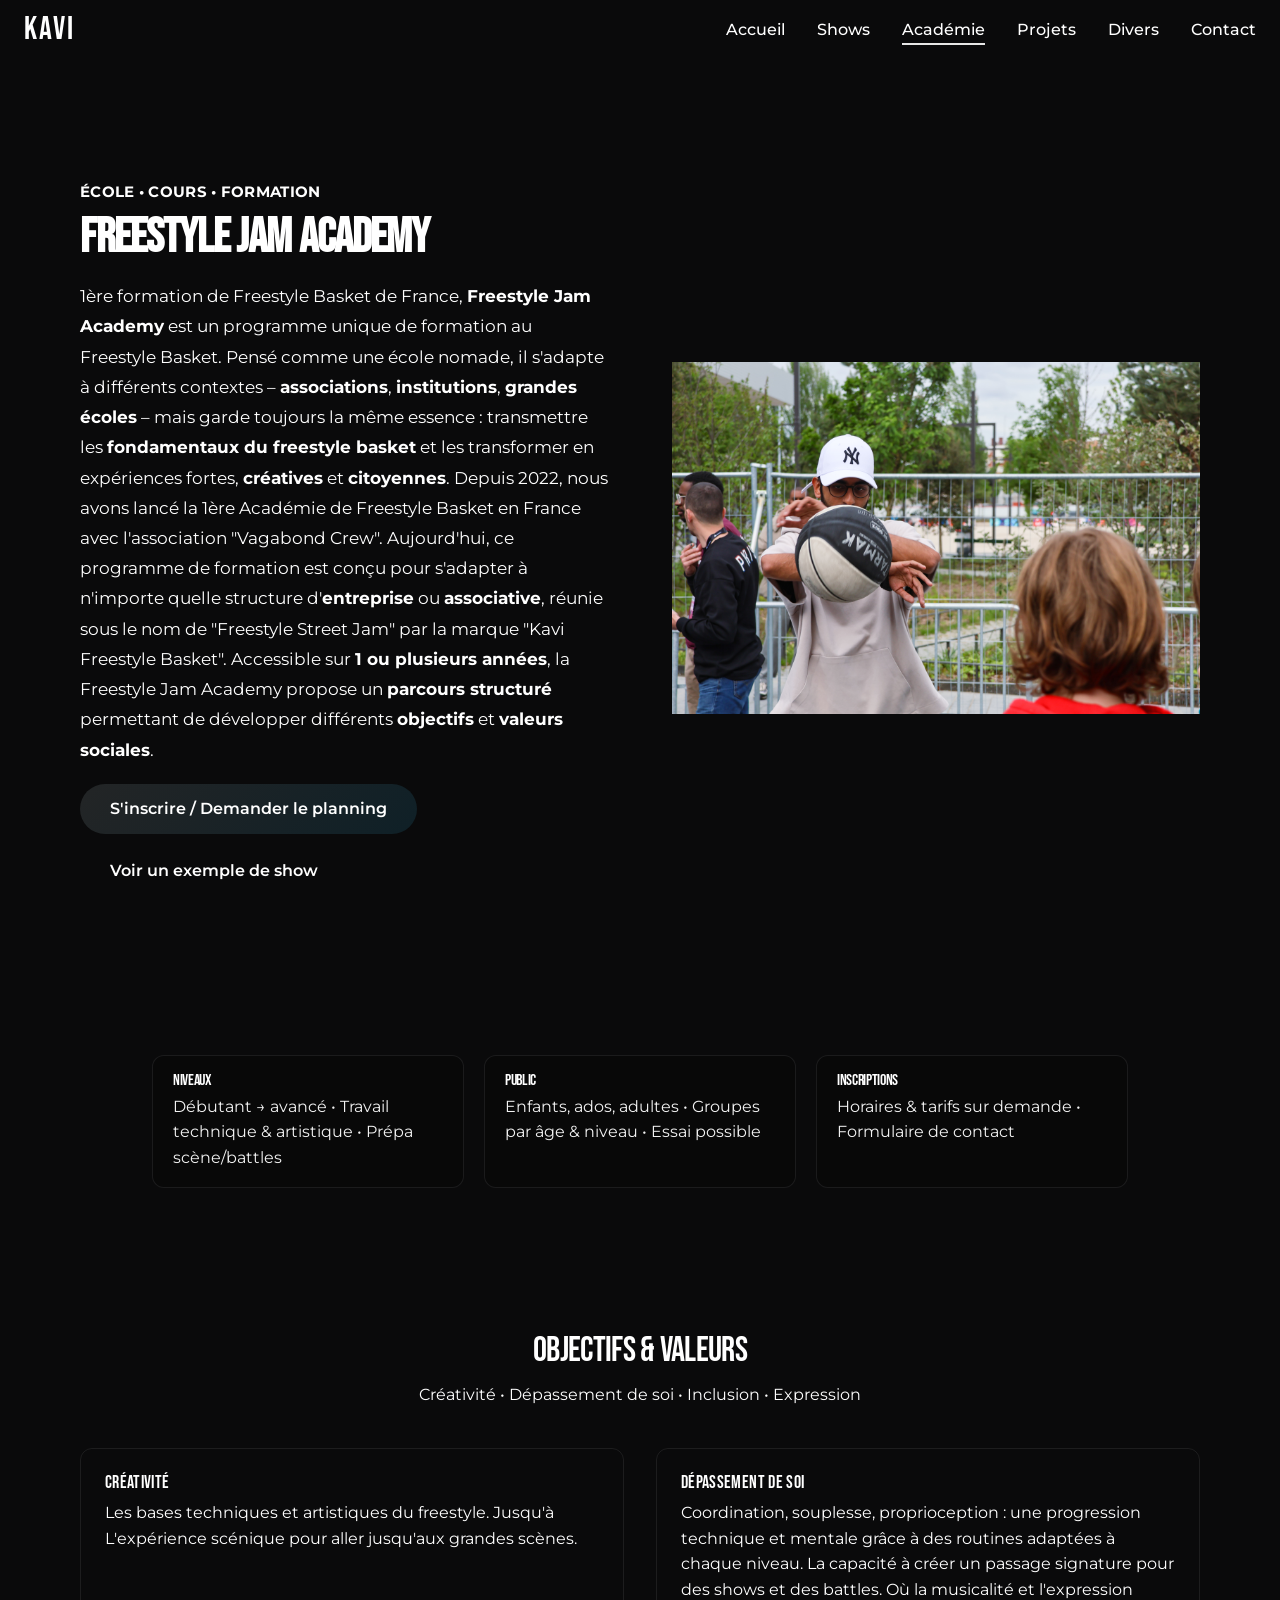
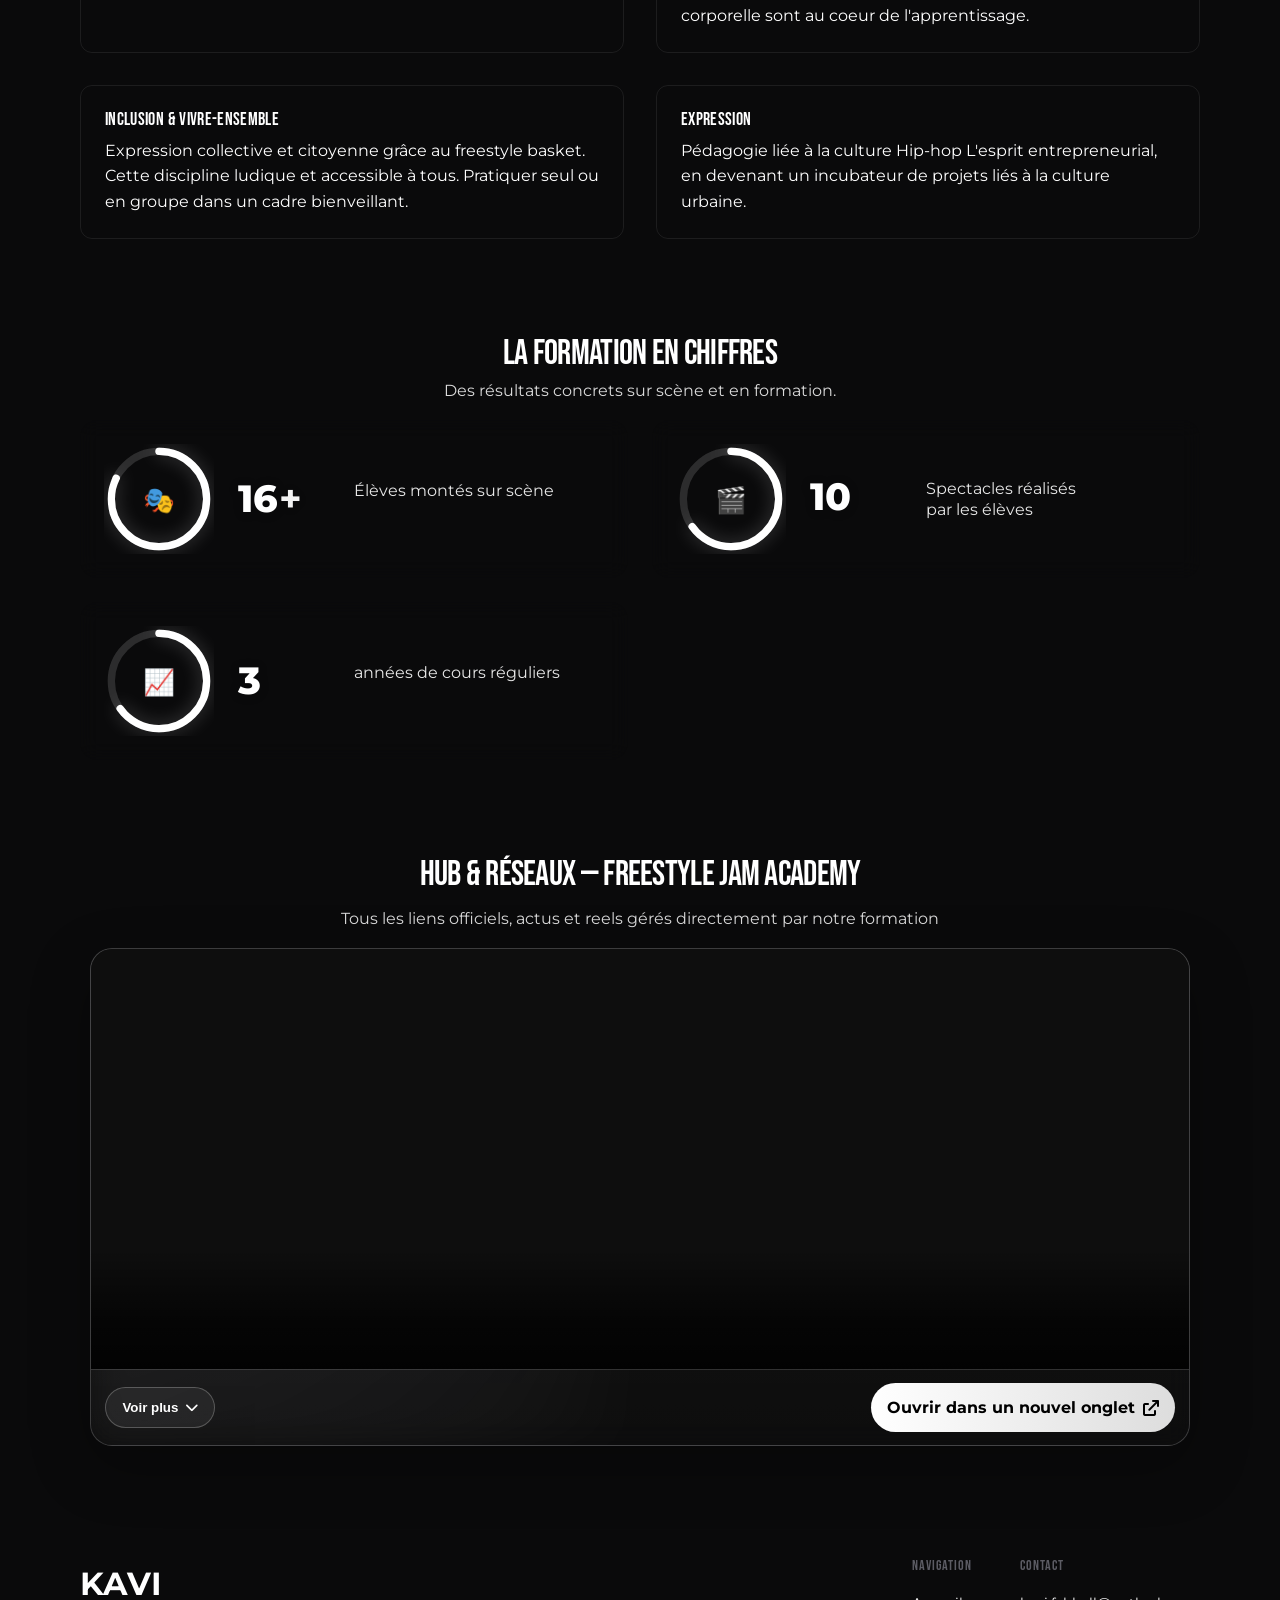
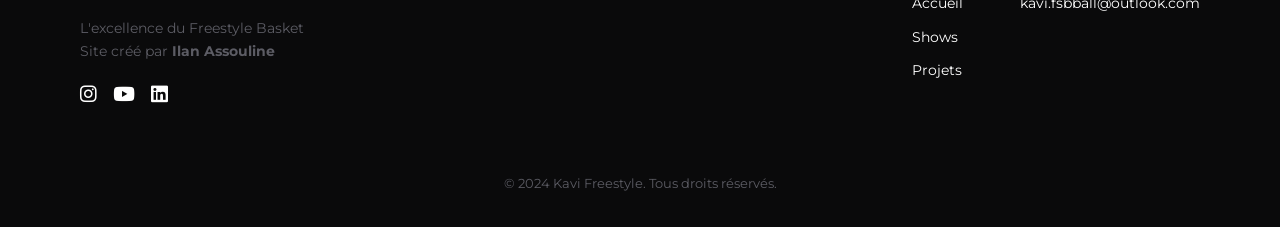
==== commit af627a02: "maj jam" ====
--- a/academie.html
+++ b/academie.html
@@ -70,7 +70,7 @@
   {
     "@context":"https://schema.org",
     "@type":"EducationalOrganization",
-    "name":"Freestyle Jam Academy - Pôle Freestyle Basket",
+    "name":"Freestyle Jam Academy",
     "url":"https://kavifreestylebasket.fr/academie.html",
     "areaServed":"Île-de-France",
     "address":{"@type":"PostalAddress","addressLocality":"Asnières-sur-Seine","addressRegion":"Île-de-France","addressCountry":"FR"},
@@ -128,7 +128,7 @@
                 <div class="academie-intro">
                     <div class="intro-content" data-aos="fade-right">
                         <div class="kicker">École • Cours • Formation</div>
-                        <h1>FREESTYLE JAM ACADEMY  – Pôle Freestyle Basket</h1>
+                        <h1>FREESTYLE JAM ACADEMY</h1>
                         <p>
                             1ère formation de Freestyle Basket de France, <strong>Freestyle Jam Academy</strong> est un programme unique de formation au Freestyle Basket.
                             Pensé comme une école nomade, il s'adapte à différents contextes – <strong>associations</strong>, <strong>institutions</strong>, <strong>grandes écoles</strong> – mais garde toujours la même essence : transmettre les <strong>fondamentaux du freestyle basket</strong> et les transformer en expériences fortes, <strong>créatives</strong> et <strong>citoyennes</strong>.
@@ -432,7 +432,7 @@
     "description":"Freestyler professionnel à Paris. Freestyle Jam Academy – cours et formation freestyle basket en Île-de-France.",
     "url":"https://kavifreestylebasket.fr",
     "sameAs":["https://instagram.com/kavi_fsbb","https://fr.linkedin.com/in/kavi-thiagarajah-freestylebasket"],
-    "worksFor":{"@type":"Organization","name":"Vagabond Crew International"},
+    "worksFor":{"@type":"Organization","name":"Freestyle Jam Academy"},
     "address":{"@type":"PostalAddress","addressRegion":"Île-de-France","addressCountry":"FR"}
   }
   </script>
